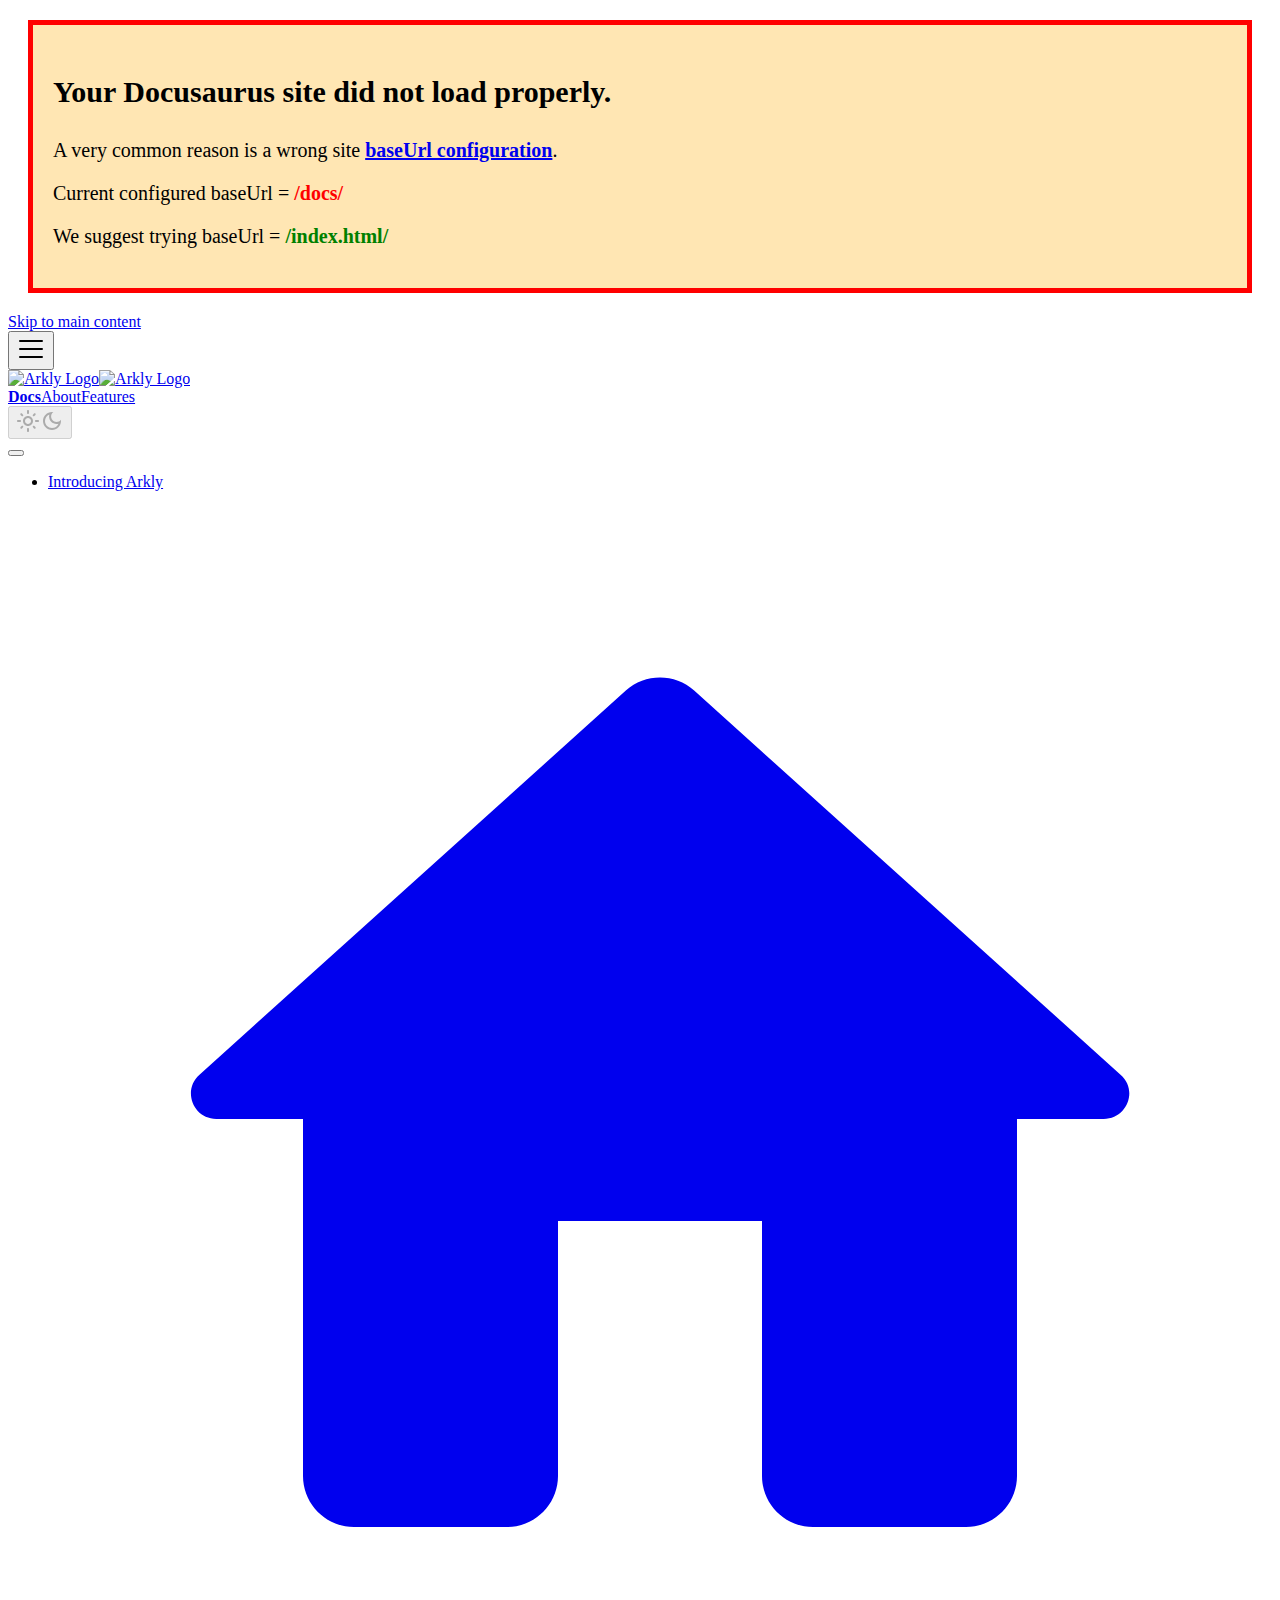
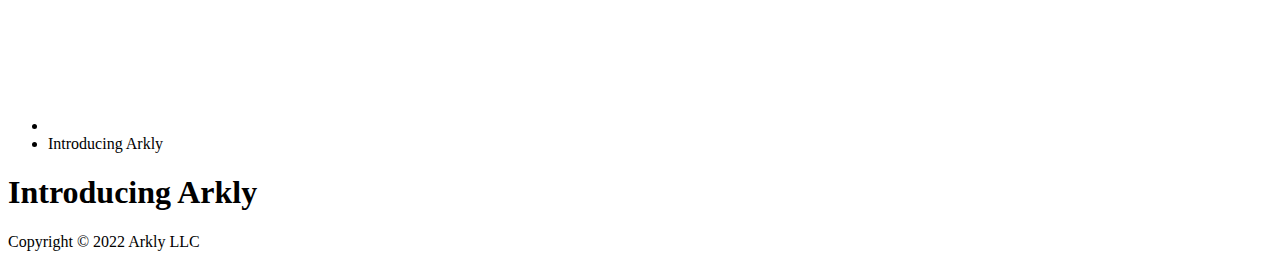
==== index.html @ 88ed9eaf "deploy: b0231fbf91cf4ed4067ef730fb85d8d1e8199155" ====
<!doctype html>
<html lang="en" dir="ltr" class="docs-wrapper docs-doc-page docs-version-current plugin-docs plugin-id-default docs-doc-id-intro">
<head>
<meta charset="UTF-8">
<meta name="viewport" content="width=device-width,initial-scale=1">
<meta name="generator" content="Docusaurus v2.0.0-rc.1">
<title data-rh="true">Introducing Arkly | Arkly</title><meta data-rh="true" name="twitter:card" content="summary_large_image"><meta data-rh="true" property="og:url" content="https://github.com/arkly-io/docs/"><meta data-rh="true" name="docusaurus_locale" content="en"><meta data-rh="true" name="docsearch:language" content="en"><meta data-rh="true" name="docusaurus_version" content="current"><meta data-rh="true" name="docusaurus_tag" content="docs-default-current"><meta data-rh="true" name="docsearch:version" content="current"><meta data-rh="true" name="docsearch:docusaurus_tag" content="docs-default-current"><meta data-rh="true" property="og:title" content="Introducing Arkly | Arkly"><link data-rh="true" rel="icon" href="/docs/img/favicon.ico"><link data-rh="true" rel="canonical" href="https://github.com/arkly-io/docs/"><link data-rh="true" rel="alternate" href="https://github.com/arkly-io/docs/" hreflang="en"><link data-rh="true" rel="alternate" href="https://github.com/arkly-io/docs/" hreflang="x-default"><script data-rh="true">function maybeInsertBanner(){window.__DOCUSAURUS_INSERT_BASEURL_BANNER&&insertBanner()}function insertBanner(){var n=document.getElementById("docusaurus-base-url-issue-banner-container");if(n){n.innerHTML='\n<div id="docusaurus-base-url-issue-banner" style="border: thick solid red; background-color: rgb(255, 230, 179); margin: 20px; padding: 20px; font-size: 20px;">\n   <p style="font-weight: bold; font-size: 30px;">Your Docusaurus site did not load properly.</p>\n   <p>A very common reason is a wrong site <a href="https://docusaurus.io/docs/docusaurus.config.js/#baseurl" style="font-weight: bold;">baseUrl configuration</a>.</p>\n   <p>Current configured baseUrl = <span style="font-weight: bold; color: red;">/docs/</span> </p>\n   <p>We suggest trying baseUrl = <span id="docusaurus-base-url-issue-banner-suggestion-container" style="font-weight: bold; color: green;"></span></p>\n</div>\n';var e=document.getElementById("docusaurus-base-url-issue-banner-suggestion-container"),s=window.location.pathname,r="/"===s.substr(-1)?s:s+"/";e.innerHTML=r}}window.__DOCUSAURUS_INSERT_BASEURL_BANNER=!0,document.addEventListener("DOMContentLoaded",maybeInsertBanner)</script><link rel="stylesheet" href="/docs/assets/css/styles.c98b503e.css">
<link rel="preload" href="/docs/assets/js/runtime~main.4db32218.js" as="script">
<link rel="preload" href="/docs/assets/js/main.01ee0ccb.js" as="script">
</head>
<body class="navigation-with-keyboard" data-theme="light">
<script>!function(){function t(t){document.documentElement.setAttribute("data-theme",t)}var e=function(){var t=null;try{t=localStorage.getItem("theme")}catch(t){}return t}();t(null!==e?e:"light")}()</script><div id="__docusaurus">
<div id="docusaurus-base-url-issue-banner-container"></div><div role="region"><a href="#" class="skipToContent_fXgn">Skip to main content</a></div><nav class="navbar navbar--fixed-top"><div class="navbar__inner"><div class="navbar__items"><button aria-label="Navigation bar toggle" class="navbar__toggle clean-btn" type="button" tabindex="0"><svg width="30" height="30" viewBox="0 0 30 30" aria-hidden="true"><path stroke="currentColor" stroke-linecap="round" stroke-miterlimit="10" stroke-width="2" d="M4 7h22M4 15h22M4 23h22"></path></svg></button><a class="navbar__brand" href="/docs/"><div class="navbar__logo"><img src="/docs/img/arkly-logo-black.png" alt="Arkly Logo" class="themedImage_ToTc themedImage--light_HNdA"><img src="/docs/img/arkly-logo-black.png" alt="Arkly Logo" class="themedImage_ToTc themedImage--dark_i4oU"></div><b class="navbar__title text--truncate">Docs</b></a><a href="https://www.arkly.io/about/" target="_blank" rel="noopener noreferrer" class="navbar__item navbar__link">About</a><a href="https://www.arkly.io/tag/features/" target="_blank" rel="noopener noreferrer" class="navbar__item navbar__link">Features</a></div><div class="navbar__items navbar__items--right"><div class="toggle_vylO colorModeToggle_DEke"><button class="clean-btn toggleButton_gllP toggleButtonDisabled_aARS" type="button" disabled="" title="Switch between dark and light mode (currently light mode)" aria-label="Switch between dark and light mode (currently light mode)"><svg viewBox="0 0 24 24" width="24" height="24" class="lightToggleIcon_pyhR"><path fill="currentColor" d="M12,9c1.65,0,3,1.35,3,3s-1.35,3-3,3s-3-1.35-3-3S10.35,9,12,9 M12,7c-2.76,0-5,2.24-5,5s2.24,5,5,5s5-2.24,5-5 S14.76,7,12,7L12,7z M2,13l2,0c0.55,0,1-0.45,1-1s-0.45-1-1-1l-2,0c-0.55,0-1,0.45-1,1S1.45,13,2,13z M20,13l2,0c0.55,0,1-0.45,1-1 s-0.45-1-1-1l-2,0c-0.55,0-1,0.45-1,1S19.45,13,20,13z M11,2v2c0,0.55,0.45,1,1,1s1-0.45,1-1V2c0-0.55-0.45-1-1-1S11,1.45,11,2z M11,20v2c0,0.55,0.45,1,1,1s1-0.45,1-1v-2c0-0.55-0.45-1-1-1C11.45,19,11,19.45,11,20z M5.99,4.58c-0.39-0.39-1.03-0.39-1.41,0 c-0.39,0.39-0.39,1.03,0,1.41l1.06,1.06c0.39,0.39,1.03,0.39,1.41,0s0.39-1.03,0-1.41L5.99,4.58z M18.36,16.95 c-0.39-0.39-1.03-0.39-1.41,0c-0.39,0.39-0.39,1.03,0,1.41l1.06,1.06c0.39,0.39,1.03,0.39,1.41,0c0.39-0.39,0.39-1.03,0-1.41 L18.36,16.95z M19.42,5.99c0.39-0.39,0.39-1.03,0-1.41c-0.39-0.39-1.03-0.39-1.41,0l-1.06,1.06c-0.39,0.39-0.39,1.03,0,1.41 s1.03,0.39,1.41,0L19.42,5.99z M7.05,18.36c0.39-0.39,0.39-1.03,0-1.41c-0.39-0.39-1.03-0.39-1.41,0l-1.06,1.06 c-0.39,0.39-0.39,1.03,0,1.41s1.03,0.39,1.41,0L7.05,18.36z"></path></svg><svg viewBox="0 0 24 24" width="24" height="24" class="darkToggleIcon_wfgR"><path fill="currentColor" d="M9.37,5.51C9.19,6.15,9.1,6.82,9.1,7.5c0,4.08,3.32,7.4,7.4,7.4c0.68,0,1.35-0.09,1.99-0.27C17.45,17.19,14.93,19,12,19 c-3.86,0-7-3.14-7-7C5,9.07,6.81,6.55,9.37,5.51z M12,3c-4.97,0-9,4.03-9,9s4.03,9,9,9s9-4.03,9-9c0-0.46-0.04-0.92-0.1-1.36 c-0.98,1.37-2.58,2.26-4.4,2.26c-2.98,0-5.4-2.42-5.4-5.4c0-1.81,0.89-3.42,2.26-4.4C12.92,3.04,12.46,3,12,3L12,3z"></path></svg></button></div><div class="searchBox_ZlJk"><div class="dsla-search-wrapper"><div class="dsla-search-field" data-tags="default,docs-default-current"></div></div></div></div></div><div role="presentation" class="navbar-sidebar__backdrop"></div></nav><div class="main-wrapper mainWrapper_z2l0 docsWrapper_BCFX"><button aria-label="Scroll back to top" class="clean-btn theme-back-to-top-button backToTopButton_sjWU" type="button"></button><div class="docPage__5DB"><aside class="theme-doc-sidebar-container docSidebarContainer_b6E3"><div class="sidebar_njMd"><nav class="menu thin-scrollbar menu_SIkG"><ul class="theme-doc-sidebar-menu menu__list"><li class="theme-doc-sidebar-item-link theme-doc-sidebar-item-link-level-1 menu__list-item"><a class="menu__link menu__link--active" aria-current="page" href="/docs/">Introducing Arkly</a></li></ul></nav></div></aside><main class="docMainContainer_gTbr"><div class="container padding-top--md padding-bottom--lg"><div class="row"><div class="col docItemCol_VOVn"><div class="docItemContainer_Djhp"><article><nav class="theme-doc-breadcrumbs breadcrumbsContainer_Z_bl" aria-label="Breadcrumbs"><ul class="breadcrumbs" itemscope="" itemtype="https://schema.org/BreadcrumbList"><li class="breadcrumbs__item"><a aria-label="Home page" class="breadcrumbs__link" href="/docs/"><svg viewBox="0 0 24 24" class="breadcrumbHomeIcon_OVgt"><path d="M10 19v-5h4v5c0 .55.45 1 1 1h3c.55 0 1-.45 1-1v-7h1.7c.46 0 .68-.57.33-.87L12.67 3.6c-.38-.34-.96-.34-1.34 0l-8.36 7.53c-.34.3-.13.87.33.87H5v7c0 .55.45 1 1 1h3c.55 0 1-.45 1-1z" fill="currentColor"></path></svg></a></li><li itemscope="" itemprop="itemListElement" itemtype="https://schema.org/ListItem" class="breadcrumbs__item breadcrumbs__item--active"><span class="breadcrumbs__link" itemprop="name">Introducing Arkly</span><meta itemprop="position" content="1"></li></ul></nav><div class="theme-doc-markdown markdown"><h1>Introducing Arkly</h1></div></article><nav class="pagination-nav docusaurus-mt-lg" aria-label="Docs pages navigation"></nav></div></div></div></div></main></div></div><footer class="footer footer--dark"><div class="container container-fluid"><div class="footer__bottom text--center"><div class="footer__copyright">Copyright © 2022 Arkly LLC</div></div></div></footer></div>
<script src="/docs/assets/js/runtime~main.4db32218.js"></script>
<script src="/docs/assets/js/main.01ee0ccb.js"></script>
</body>
</html>
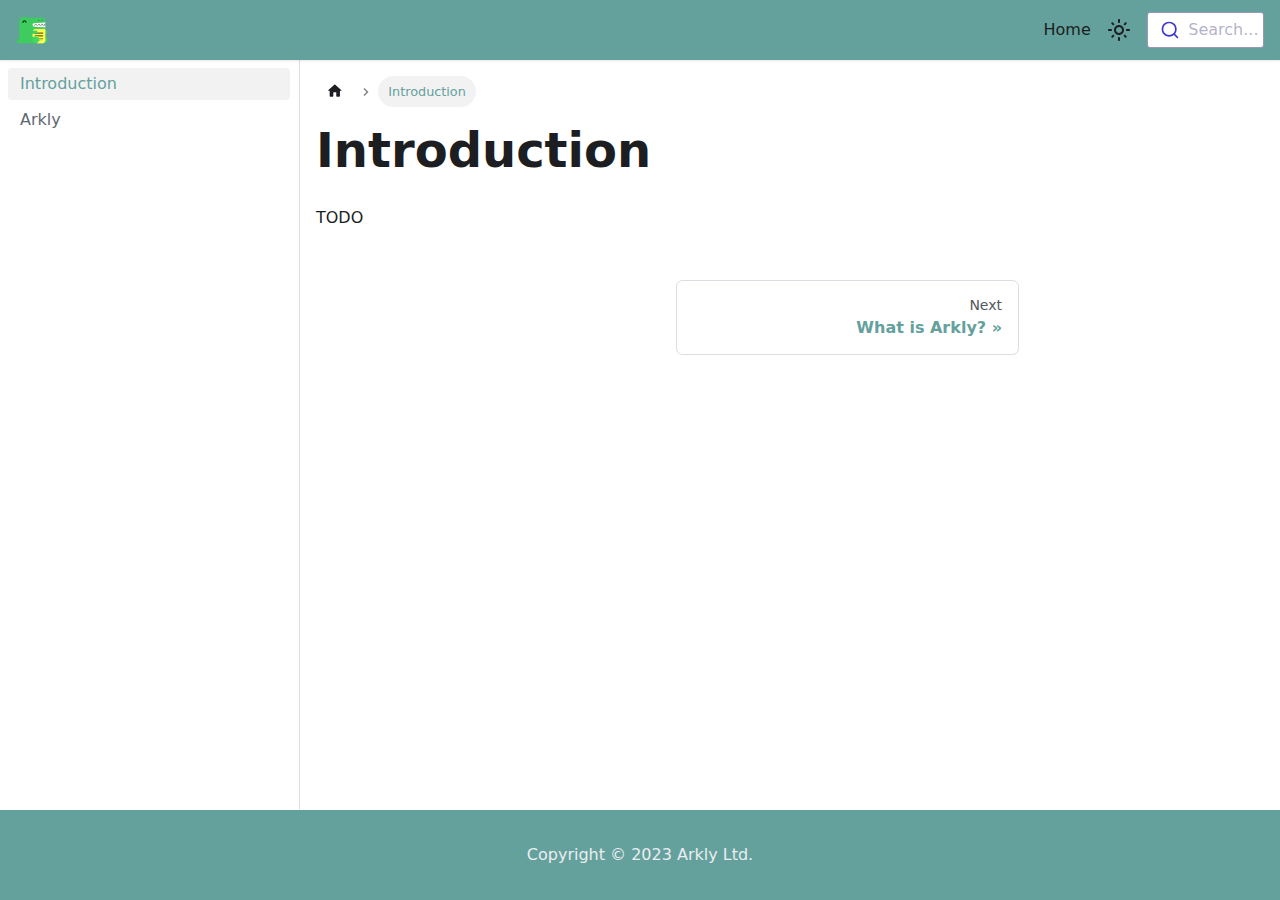
==== commit 26a501ab: "deploy: a07ee4ff5b1cc3d1bdcc704cb913e70bdfb4098f" ====
--- a/index.html
+++ b/index.html
@@ -1,17 +1,16 @@
 <!doctype html>
-<html lang="en" dir="ltr" class="docs-wrapper docs-doc-page docs-version-current plugin-docs plugin-id-default docs-doc-id-intro">
+<html lang="en" dir="ltr" class="docs-wrapper docs-doc-page docs-version-current plugin-docs plugin-id-default docs-doc-id-Introduction">
 <head>
 <meta charset="UTF-8">
-<meta name="viewport" content="width=device-width,initial-scale=1">
-<meta name="generator" content="Docusaurus v2.0.0-rc.1">
-<title data-rh="true">Introducing Arkly | Arkly</title><meta data-rh="true" name="twitter:card" content="summary_large_image"><meta data-rh="true" property="og:url" content="https://github.com/arkly-io/docs/"><meta data-rh="true" name="docusaurus_locale" content="en"><meta data-rh="true" name="docsearch:language" content="en"><meta data-rh="true" name="docusaurus_version" content="current"><meta data-rh="true" name="docusaurus_tag" content="docs-default-current"><meta data-rh="true" name="docsearch:version" content="current"><meta data-rh="true" name="docsearch:docusaurus_tag" content="docs-default-current"><meta data-rh="true" property="og:title" content="Introducing Arkly | Arkly"><link data-rh="true" rel="icon" href="/docs/img/favicon.ico"><link data-rh="true" rel="canonical" href="https://github.com/arkly-io/docs/"><link data-rh="true" rel="alternate" href="https://github.com/arkly-io/docs/" hreflang="en"><link data-rh="true" rel="alternate" href="https://github.com/arkly-io/docs/" hreflang="x-default"><script data-rh="true">function maybeInsertBanner(){window.__DOCUSAURUS_INSERT_BASEURL_BANNER&&insertBanner()}function insertBanner(){var n=document.getElementById("docusaurus-base-url-issue-banner-container");if(n){n.innerHTML='\n<div id="docusaurus-base-url-issue-banner" style="border: thick solid red; background-color: rgb(255, 230, 179); margin: 20px; padding: 20px; font-size: 20px;">\n   <p style="font-weight: bold; font-size: 30px;">Your Docusaurus site did not load properly.</p>\n   <p>A very common reason is a wrong site <a href="https://docusaurus.io/docs/docusaurus.config.js/#baseurl" style="font-weight: bold;">baseUrl configuration</a>.</p>\n   <p>Current configured baseUrl = <span style="font-weight: bold; color: red;">/docs/</span> </p>\n   <p>We suggest trying baseUrl = <span id="docusaurus-base-url-issue-banner-suggestion-container" style="font-weight: bold; color: green;"></span></p>\n</div>\n';var e=document.getElementById("docusaurus-base-url-issue-banner-suggestion-container"),s=window.location.pathname,r="/"===s.substr(-1)?s:s+"/";e.innerHTML=r}}window.__DOCUSAURUS_INSERT_BASEURL_BANNER=!0,document.addEventListener("DOMContentLoaded",maybeInsertBanner)</script><link rel="stylesheet" href="/docs/assets/css/styles.c98b503e.css">
-<link rel="preload" href="/docs/assets/js/runtime~main.4db32218.js" as="script">
-<link rel="preload" href="/docs/assets/js/main.01ee0ccb.js" as="script">
+<meta name="generator" content="Docusaurus v2.4.1">
+<title data-rh="true">Introduction | Arkly</title><meta data-rh="true" name="viewport" content="width=device-width,initial-scale=1"><meta data-rh="true" name="twitter:card" content="summary_large_image"><meta data-rh="true" property="og:url" content="https://arkly.github.io/"><meta data-rh="true" name="docusaurus_locale" content="en"><meta data-rh="true" name="docsearch:language" content="en"><meta data-rh="true" name="docusaurus_version" content="current"><meta data-rh="true" name="docusaurus_tag" content="docs-default-current"><meta data-rh="true" name="docsearch:version" content="current"><meta data-rh="true" name="docsearch:docusaurus_tag" content="docs-default-current"><meta data-rh="true" property="og:title" content="Introduction | Arkly"><meta data-rh="true" name="description" content="TODO"><meta data-rh="true" property="og:description" content="TODO"><link data-rh="true" rel="icon" href="/img/favicon.ico"><link data-rh="true" rel="canonical" href="https://arkly.github.io/"><link data-rh="true" rel="alternate" href="https://arkly.github.io/" hreflang="en"><link data-rh="true" rel="alternate" href="https://arkly.github.io/" hreflang="x-default"><script data-rh="true">function maybeInsertBanner(){window.__DOCUSAURUS_INSERT_BASEURL_BANNER&&insertBanner()}function insertBanner(){var n=document.getElementById("__docusaurus-base-url-issue-banner-container");if(n){n.innerHTML='\n<div id="__docusaurus-base-url-issue-banner" style="border: thick solid red; background-color: rgb(255, 230, 179); margin: 20px; padding: 20px; font-size: 20px;">\n   <p style="font-weight: bold; font-size: 30px;">Your Docusaurus site did not load properly.</p>\n   <p>A very common reason is a wrong site <a href="https://docusaurus.io/docs/docusaurus.config.js/#baseUrl" style="font-weight: bold;">baseUrl configuration</a>.</p>\n   <p>Current configured baseUrl = <span style="font-weight: bold; color: red;">/</span>  (default value)</p>\n   <p>We suggest trying baseUrl = <span id="__docusaurus-base-url-issue-banner-suggestion-container" style="font-weight: bold; color: green;"></span></p>\n</div>\n';var e=document.getElementById("__docusaurus-base-url-issue-banner-suggestion-container"),s=window.location.pathname,r="/"===s.substr(-1)?s:s+"/";e.innerHTML=r}}window.__DOCUSAURUS_INSERT_BASEURL_BANNER=!0,document.addEventListener("DOMContentLoaded",maybeInsertBanner)</script><link rel="stylesheet" href="/assets/css/styles.75b75272.css">
+<link rel="preload" href="/assets/js/runtime~main.d88b31d5.js" as="script">
+<link rel="preload" href="/assets/js/main.eb1341eb.js" as="script">
 </head>
 <body class="navigation-with-keyboard" data-theme="light">
-<script>!function(){function t(t){document.documentElement.setAttribute("data-theme",t)}var e=function(){var t=null;try{t=localStorage.getItem("theme")}catch(t){}return t}();t(null!==e?e:"light")}()</script><div id="__docusaurus">
-<div id="docusaurus-base-url-issue-banner-container"></div><div role="region"><a href="#" class="skipToContent_fXgn">Skip to main content</a></div><nav class="navbar navbar--fixed-top"><div class="navbar__inner"><div class="navbar__items"><button aria-label="Navigation bar toggle" class="navbar__toggle clean-btn" type="button" tabindex="0"><svg width="30" height="30" viewBox="0 0 30 30" aria-hidden="true"><path stroke="currentColor" stroke-linecap="round" stroke-miterlimit="10" stroke-width="2" d="M4 7h22M4 15h22M4 23h22"></path></svg></button><a class="navbar__brand" href="/docs/"><div class="navbar__logo"><img src="/docs/img/arkly-logo-black.png" alt="Arkly Logo" class="themedImage_ToTc themedImage--light_HNdA"><img src="/docs/img/arkly-logo-black.png" alt="Arkly Logo" class="themedImage_ToTc themedImage--dark_i4oU"></div><b class="navbar__title text--truncate">Docs</b></a><a href="https://www.arkly.io/about/" target="_blank" rel="noopener noreferrer" class="navbar__item navbar__link">About</a><a href="https://www.arkly.io/tag/features/" target="_blank" rel="noopener noreferrer" class="navbar__item navbar__link">Features</a></div><div class="navbar__items navbar__items--right"><div class="toggle_vylO colorModeToggle_DEke"><button class="clean-btn toggleButton_gllP toggleButtonDisabled_aARS" type="button" disabled="" title="Switch between dark and light mode (currently light mode)" aria-label="Switch between dark and light mode (currently light mode)"><svg viewBox="0 0 24 24" width="24" height="24" class="lightToggleIcon_pyhR"><path fill="currentColor" d="M12,9c1.65,0,3,1.35,3,3s-1.35,3-3,3s-3-1.35-3-3S10.35,9,12,9 M12,7c-2.76,0-5,2.24-5,5s2.24,5,5,5s5-2.24,5-5 S14.76,7,12,7L12,7z M2,13l2,0c0.55,0,1-0.45,1-1s-0.45-1-1-1l-2,0c-0.55,0-1,0.45-1,1S1.45,13,2,13z M20,13l2,0c0.55,0,1-0.45,1-1 s-0.45-1-1-1l-2,0c-0.55,0-1,0.45-1,1S19.45,13,20,13z M11,2v2c0,0.55,0.45,1,1,1s1-0.45,1-1V2c0-0.55-0.45-1-1-1S11,1.45,11,2z M11,20v2c0,0.55,0.45,1,1,1s1-0.45,1-1v-2c0-0.55-0.45-1-1-1C11.45,19,11,19.45,11,20z M5.99,4.58c-0.39-0.39-1.03-0.39-1.41,0 c-0.39,0.39-0.39,1.03,0,1.41l1.06,1.06c0.39,0.39,1.03,0.39,1.41,0s0.39-1.03,0-1.41L5.99,4.58z M18.36,16.95 c-0.39-0.39-1.03-0.39-1.41,0c-0.39,0.39-0.39,1.03,0,1.41l1.06,1.06c0.39,0.39,1.03,0.39,1.41,0c0.39-0.39,0.39-1.03,0-1.41 L18.36,16.95z M19.42,5.99c0.39-0.39,0.39-1.03,0-1.41c-0.39-0.39-1.03-0.39-1.41,0l-1.06,1.06c-0.39,0.39-0.39,1.03,0,1.41 s1.03,0.39,1.41,0L19.42,5.99z M7.05,18.36c0.39-0.39,0.39-1.03,0-1.41c-0.39-0.39-1.03-0.39-1.41,0l-1.06,1.06 c-0.39,0.39-0.39,1.03,0,1.41s1.03,0.39,1.41,0L7.05,18.36z"></path></svg><svg viewBox="0 0 24 24" width="24" height="24" class="darkToggleIcon_wfgR"><path fill="currentColor" d="M9.37,5.51C9.19,6.15,9.1,6.82,9.1,7.5c0,4.08,3.32,7.4,7.4,7.4c0.68,0,1.35-0.09,1.99-0.27C17.45,17.19,14.93,19,12,19 c-3.86,0-7-3.14-7-7C5,9.07,6.81,6.55,9.37,5.51z M12,3c-4.97,0-9,4.03-9,9s4.03,9,9,9s9-4.03,9-9c0-0.46-0.04-0.92-0.1-1.36 c-0.98,1.37-2.58,2.26-4.4,2.26c-2.98,0-5.4-2.42-5.4-5.4c0-1.81,0.89-3.42,2.26-4.4C12.92,3.04,12.46,3,12,3L12,3z"></path></svg></button></div><div class="searchBox_ZlJk"><div class="dsla-search-wrapper"><div class="dsla-search-field" data-tags="default,docs-default-current"></div></div></div></div></div><div role="presentation" class="navbar-sidebar__backdrop"></div></nav><div class="main-wrapper mainWrapper_z2l0 docsWrapper_BCFX"><button aria-label="Scroll back to top" class="clean-btn theme-back-to-top-button backToTopButton_sjWU" type="button"></button><div class="docPage__5DB"><aside class="theme-doc-sidebar-container docSidebarContainer_b6E3"><div class="sidebar_njMd"><nav class="menu thin-scrollbar menu_SIkG"><ul class="theme-doc-sidebar-menu menu__list"><li class="theme-doc-sidebar-item-link theme-doc-sidebar-item-link-level-1 menu__list-item"><a class="menu__link menu__link--active" aria-current="page" href="/docs/">Introducing Arkly</a></li></ul></nav></div></aside><main class="docMainContainer_gTbr"><div class="container padding-top--md padding-bottom--lg"><div class="row"><div class="col docItemCol_VOVn"><div class="docItemContainer_Djhp"><article><nav class="theme-doc-breadcrumbs breadcrumbsContainer_Z_bl" aria-label="Breadcrumbs"><ul class="breadcrumbs" itemscope="" itemtype="https://schema.org/BreadcrumbList"><li class="breadcrumbs__item"><a aria-label="Home page" class="breadcrumbs__link" href="/docs/"><svg viewBox="0 0 24 24" class="breadcrumbHomeIcon_OVgt"><path d="M10 19v-5h4v5c0 .55.45 1 1 1h3c.55 0 1-.45 1-1v-7h1.7c.46 0 .68-.57.33-.87L12.67 3.6c-.38-.34-.96-.34-1.34 0l-8.36 7.53c-.34.3-.13.87.33.87H5v7c0 .55.45 1 1 1h3c.55 0 1-.45 1-1z" fill="currentColor"></path></svg></a></li><li itemscope="" itemprop="itemListElement" itemtype="https://schema.org/ListItem" class="breadcrumbs__item breadcrumbs__item--active"><span class="breadcrumbs__link" itemprop="name">Introducing Arkly</span><meta itemprop="position" content="1"></li></ul></nav><div class="theme-doc-markdown markdown"><h1>Introducing Arkly</h1></div></article><nav class="pagination-nav docusaurus-mt-lg" aria-label="Docs pages navigation"></nav></div></div></div></div></main></div></div><footer class="footer footer--dark"><div class="container container-fluid"><div class="footer__bottom text--center"><div class="footer__copyright">Copyright © 2022 Arkly LLC</div></div></div></footer></div>
-<script src="/docs/assets/js/runtime~main.4db32218.js"></script>
-<script src="/docs/assets/js/main.01ee0ccb.js"></script>
+<script>!function(){function t(t){document.documentElement.setAttribute("data-theme",t)}var e=function(){var t=null;try{t=new URLSearchParams(window.location.search).get("docusaurus-theme")}catch(t){}return t}()||function(){var t=null;try{t=localStorage.getItem("theme")}catch(t){}return t}();t(null!==e?e:"light")}()</script><div id="__docusaurus">
+<div id="__docusaurus-base-url-issue-banner-container"></div><div role="region" aria-label="Skip to main content"><a class="skipToContent_fXgn" href="#__docusaurus_skipToContent_fallback">Skip to main content</a></div><nav aria-label="Main" class="navbar navbar--fixed-top"><div class="navbar__inner"><div class="navbar__items"><button aria-label="Toggle navigation bar" aria-expanded="false" class="navbar__toggle clean-btn" type="button"><svg width="30" height="30" viewBox="0 0 30 30" aria-hidden="true"><path stroke="currentColor" stroke-linecap="round" stroke-miterlimit="10" stroke-width="2" d="M4 7h22M4 15h22M4 23h22"></path></svg></button><a class="navbar__brand" href="/"><div class="navbar__logo"><img src="/img/docusaurus.png" alt="Arkly Logo" class="themedImage_ToTc themedImage--light_HNdA"><img src="/img/docusaurus.png" alt="Arkly Logo" class="themedImage_ToTc themedImage--dark_i4oU"></div></a></div><div class="navbar__items navbar__items--right"><a href="https://arkly.io" target="_blank" rel="noopener noreferrer" class="navbar__item navbar__link">Home</a><div class="toggle_vylO colorModeToggle_DEke"><button class="clean-btn toggleButton_gllP toggleButtonDisabled_aARS" type="button" disabled="" title="Switch between dark and light mode (currently light mode)" aria-label="Switch between dark and light mode (currently light mode)" aria-live="polite"><svg viewBox="0 0 24 24" width="24" height="24" class="lightToggleIcon_pyhR"><path fill="currentColor" d="M12,9c1.65,0,3,1.35,3,3s-1.35,3-3,3s-3-1.35-3-3S10.35,9,12,9 M12,7c-2.76,0-5,2.24-5,5s2.24,5,5,5s5-2.24,5-5 S14.76,7,12,7L12,7z M2,13l2,0c0.55,0,1-0.45,1-1s-0.45-1-1-1l-2,0c-0.55,0-1,0.45-1,1S1.45,13,2,13z M20,13l2,0c0.55,0,1-0.45,1-1 s-0.45-1-1-1l-2,0c-0.55,0-1,0.45-1,1S19.45,13,20,13z M11,2v2c0,0.55,0.45,1,1,1s1-0.45,1-1V2c0-0.55-0.45-1-1-1S11,1.45,11,2z M11,20v2c0,0.55,0.45,1,1,1s1-0.45,1-1v-2c0-0.55-0.45-1-1-1C11.45,19,11,19.45,11,20z M5.99,4.58c-0.39-0.39-1.03-0.39-1.41,0 c-0.39,0.39-0.39,1.03,0,1.41l1.06,1.06c0.39,0.39,1.03,0.39,1.41,0s0.39-1.03,0-1.41L5.99,4.58z M18.36,16.95 c-0.39-0.39-1.03-0.39-1.41,0c-0.39,0.39-0.39,1.03,0,1.41l1.06,1.06c0.39,0.39,1.03,0.39,1.41,0c0.39-0.39,0.39-1.03,0-1.41 L18.36,16.95z M19.42,5.99c0.39-0.39,0.39-1.03,0-1.41c-0.39-0.39-1.03-0.39-1.41,0l-1.06,1.06c-0.39,0.39-0.39,1.03,0,1.41 s1.03,0.39,1.41,0L19.42,5.99z M7.05,18.36c0.39-0.39,0.39-1.03,0-1.41c-0.39-0.39-1.03-0.39-1.41,0l-1.06,1.06 c-0.39,0.39-0.39,1.03,0,1.41s1.03,0.39,1.41,0L7.05,18.36z"></path></svg><svg viewBox="0 0 24 24" width="24" height="24" class="darkToggleIcon_wfgR"><path fill="currentColor" d="M9.37,5.51C9.19,6.15,9.1,6.82,9.1,7.5c0,4.08,3.32,7.4,7.4,7.4c0.68,0,1.35-0.09,1.99-0.27C17.45,17.19,14.93,19,12,19 c-3.86,0-7-3.14-7-7C5,9.07,6.81,6.55,9.37,5.51z M12,3c-4.97,0-9,4.03-9,9s4.03,9,9,9s9-4.03,9-9c0-0.46-0.04-0.92-0.1-1.36 c-0.98,1.37-2.58,2.26-4.4,2.26c-2.98,0-5.4-2.42-5.4-5.4c0-1.81,0.89-3.42,2.26-4.4C12.92,3.04,12.46,3,12,3L12,3z"></path></svg></button></div><div class="searchBox_ZlJk"><div class="dsla-search-wrapper"><div class="dsla-search-field" data-tags="default,docs-default-current"></div></div></div></div></div><div role="presentation" class="navbar-sidebar__backdrop"></div></nav><div id="__docusaurus_skipToContent_fallback" class="main-wrapper mainWrapper_z2l0 docsWrapper_BCFX"><button aria-label="Scroll back to top" class="clean-btn theme-back-to-top-button backToTopButton_sjWU" type="button"></button><div class="docPage__5DB"><aside class="theme-doc-sidebar-container docSidebarContainer_b6E3"><div class="sidebarViewport_Xe31"><div class="sidebar_njMd"><nav aria-label="Docs sidebar" class="menu thin-scrollbar menu_SIkG"><ul class="theme-doc-sidebar-menu menu__list"><li class="theme-doc-sidebar-item-link theme-doc-sidebar-item-link-level-1 menu__list-item"><a class="menu__link menu__link--active" aria-current="page" href="/">Introduction</a></li><li class="theme-doc-sidebar-item-link theme-doc-sidebar-item-link-level-1 menu__list-item"><a class="menu__link" href="/what-is-arkly">Arkly</a></li></ul></nav></div></div></aside><main class="docMainContainer_gTbr"><div class="container padding-top--md padding-bottom--lg"><div class="row"><div class="col docItemCol_VOVn"><div class="docItemContainer_Djhp"><article><nav class="theme-doc-breadcrumbs breadcrumbsContainer_Z_bl" aria-label="Breadcrumbs"><ul class="breadcrumbs" itemscope="" itemtype="https://schema.org/BreadcrumbList"><li class="breadcrumbs__item"><a aria-label="Home page" class="breadcrumbs__link" href="/"><svg viewBox="0 0 24 24" class="breadcrumbHomeIcon_YNFT"><path d="M10 19v-5h4v5c0 .55.45 1 1 1h3c.55 0 1-.45 1-1v-7h1.7c.46 0 .68-.57.33-.87L12.67 3.6c-.38-.34-.96-.34-1.34 0l-8.36 7.53c-.34.3-.13.87.33.87H5v7c0 .55.45 1 1 1h3c.55 0 1-.45 1-1z" fill="currentColor"></path></svg></a></li><li itemscope="" itemprop="itemListElement" itemtype="https://schema.org/ListItem" class="breadcrumbs__item breadcrumbs__item--active"><span class="breadcrumbs__link" itemprop="name">Introduction</span><meta itemprop="position" content="1"></li></ul></nav><div class="theme-doc-markdown markdown"><header><h1>Introduction</h1></header><p>TODO</p></div></article><nav class="pagination-nav docusaurus-mt-lg" aria-label="Docs pages"><a class="pagination-nav__link pagination-nav__link--next" href="/what-is-arkly"><div class="pagination-nav__sublabel">Next</div><div class="pagination-nav__label">What is Arkly?</div></a></nav></div></div></div></div></main></div></div><footer class="footer footer--dark"><div class="container container-fluid"><div class="footer__bottom text--center"><div class="footer__copyright">Copyright © 2023 Arkly Ltd.</div></div></div></footer></div>
+<script src="/assets/js/runtime~main.d88b31d5.js"></script>
+<script src="/assets/js/main.eb1341eb.js"></script>
 </body>
 </html>--- a/assets/css/styles.75b75272.css
+++ b/assets/css/styles.75b75272.css
@@ -0,0 +1 @@
+.col,.container{padding:0 var(--ifm-spacing-horizontal);width:100%}.markdown>h2,.markdown>h3,.markdown>h4,.markdown>h5,.markdown>h6{margin-bottom:calc(var(--ifm-heading-vertical-rhythm-bottom)*var(--ifm-leading))}.markdown li,body{word-wrap:break-word}body,ol ol,ol ul,ul ol,ul ul{margin:0}pre,table{overflow:auto}blockquote,pre{margin:0 0 var(--ifm-spacing-vertical)}.breadcrumbs__link,.button{transition-timing-function:var(--ifm-transition-timing-default)}.button,code{vertical-align:middle}.button--outline.button--active,.button--outline:active,.button--outline:hover,:root{--ifm-button-color:var(--ifm-font-color-base-inverse)}.menu__link:hover,a{transition:color var(--ifm-transition-fast) var(--ifm-transition-timing-default)}.navbar--dark,:root{--ifm-navbar-link-hover-color:var(--ifm-color-primary)}.menu,.navbar-sidebar{overflow-x:hidden}:root,html[data-theme=dark]{--ifm-color-emphasis-500:var(--ifm-color-gray-500)}.toggleButton_gllP,html{-webkit-tap-highlight-color:transparent}:root,body.dark,body[data-theme=dark]{--aa-icon-color-rgb:119,119,163;--aa-scrollbar-thumb-background-color-rgb:var(--aa-background-color-rgb)}.aa-List,.clean-list,.containsTaskList_mC6p,.details_lb9f>summary,.dropdown__menu,.menu__list{list-style:none}:root{--ifm-color-scheme:light;--ifm-dark-value:10%;--ifm-darker-value:15%;--ifm-darkest-value:30%;--ifm-light-value:15%;--ifm-lighter-value:30%;--ifm-lightest-value:50%;--ifm-contrast-background-value:90%;--ifm-contrast-foreground-value:70%;--ifm-contrast-background-dark-value:70%;--ifm-contrast-foreground-dark-value:90%;--ifm-color-primary:#3578e5;--ifm-color-secondary:#ebedf0;--ifm-color-success:#00a400;--ifm-color-info:#54c7ec;--ifm-color-warning:#ffba00;--ifm-color-danger:#fa383e;--ifm-color-primary-dark:#306cce;--ifm-color-primary-darker:#2d66c3;--ifm-color-primary-darkest:#2554a0;--ifm-color-primary-light:#538ce9;--ifm-color-primary-lighter:#72a1ed;--ifm-color-primary-lightest:#9abcf2;--ifm-color-primary-contrast-background:#ebf2fc;--ifm-color-primary-contrast-foreground:#102445;--ifm-color-secondary-dark:#d4d5d8;--ifm-color-secondary-darker:#c8c9cc;--ifm-color-secondary-darkest:#a4a6a8;--ifm-color-secondary-light:#eef0f2;--ifm-color-secondary-lighter:#f1f2f5;--ifm-color-secondary-lightest:#f5f6f8;--ifm-color-secondary-contrast-background:#fdfdfe;--ifm-color-secondary-contrast-foreground:#474748;--ifm-color-success-dark:#009400;--ifm-color-success-darker:#008b00;--ifm-color-success-darkest:#007300;--ifm-color-success-light:#26b226;--ifm-color-success-lighter:#4dbf4d;--ifm-color-success-lightest:#80d280;--ifm-color-success-contrast-background:#e6f6e6;--ifm-color-success-contrast-foreground:#003100;--ifm-color-info-dark:#4cb3d4;--ifm-color-info-darker:#47a9c9;--ifm-color-info-darkest:#3b8ba5;--ifm-color-info-light:#6ecfef;--ifm-color-info-lighter:#87d8f2;--ifm-color-info-lightest:#aae3f6;--ifm-color-info-contrast-background:#eef9fd;--ifm-color-info-contrast-foreground:#193c47;--ifm-color-warning-dark:#e6a700;--ifm-color-warning-darker:#d99e00;--ifm-color-warning-darkest:#b38200;--ifm-color-warning-light:#ffc426;--ifm-color-warning-lighter:#ffcf4d;--ifm-color-warning-lightest:#ffdd80;--ifm-color-warning-contrast-background:#fff8e6;--ifm-color-warning-contrast-foreground:#4d3800;--ifm-color-danger-dark:#e13238;--ifm-color-danger-darker:#d53035;--ifm-color-danger-darkest:#af272b;--ifm-color-danger-light:#fb565b;--ifm-color-danger-lighter:#fb7478;--ifm-color-danger-lightest:#fd9c9f;--ifm-color-danger-contrast-background:#ffebec;--ifm-color-danger-contrast-foreground:#4b1113;--ifm-color-white:#fff;--ifm-color-black:#000;--ifm-color-gray-0:var(--ifm-color-white);--ifm-color-gray-100:#f5f6f7;--ifm-color-gray-200:#ebedf0;--ifm-color-gray-300:#dadde1;--ifm-color-gray-400:#ccd0d5;--ifm-color-gray-500:#bec3c9;--ifm-color-gray-600:#8d949e;--ifm-color-gray-700:#606770;--ifm-color-gray-800:#444950;--ifm-color-gray-900:#1c1e21;--ifm-color-gray-1000:var(--ifm-color-black);--ifm-color-emphasis-0:var(--ifm-color-gray-0);--ifm-color-emphasis-100:var(--ifm-color-gray-100);--ifm-color-emphasis-200:var(--ifm-color-gray-200);--ifm-color-emphasis-300:var(--ifm-color-gray-300);--ifm-color-emphasis-400:var(--ifm-color-gray-400);--ifm-color-emphasis-600:var(--ifm-color-gray-600);--ifm-color-emphasis-700:var(--ifm-color-gray-700);--ifm-color-emphasis-800:var(--ifm-color-gray-800);--ifm-color-emphasis-900:var(--ifm-color-gray-900);--ifm-color-emphasis-1000:var(--ifm-color-gray-1000);--ifm-color-content:var(--ifm-color-emphasis-900);--ifm-color-content-inverse:var(--ifm-color-emphasis-0);--ifm-color-content-secondary:#525860;--ifm-background-color:#0000;--ifm-background-surface-color:var(--ifm-color-content-inverse);--ifm-global-border-width:1px;--ifm-global-radius:0.4rem;--ifm-hover-overlay:#0000000d;--ifm-font-color-base:var(--ifm-color-content);--ifm-font-color-base-inverse:var(--ifm-color-content-inverse);--ifm-font-color-secondary:var(--ifm-color-content-secondary);--ifm-font-family-base:system-ui,-apple-system,Segoe UI,Roboto,Ubuntu,Cantarell,Noto Sans,sans-serif,BlinkMacSystemFont,"Segoe UI",Helvetica,Arial,sans-serif,"Apple Color Emoji","Segoe UI Emoji","Segoe UI Symbol";--ifm-font-family-monospace:SFMono-Regular,Menlo,Monaco,Consolas,"Liberation Mono","Courier New",monospace;--ifm-font-size-base:100%;--ifm-font-weight-light:300;--ifm-font-weight-normal:400;--ifm-font-weight-semibold:500;--ifm-font-weight-bold:700;--ifm-font-weight-base:var(--ifm-font-weight-normal);--ifm-line-height-base:1.65;--ifm-global-spacing:1rem;--ifm-spacing-vertical:var(--ifm-global-spacing);--ifm-spacing-horizontal:var(--ifm-global-spacing);--ifm-transition-fast:200ms;--ifm-transition-slow:400ms;--ifm-transition-timing-default:cubic-bezier(0.08,0.52,0.52,1);--ifm-global-shadow-lw:0 1px 2px 0 #0000001a;--ifm-global-shadow-md:0 5px 40px #0003;--ifm-global-shadow-tl:0 12px 28px 0 #0003,0 2px 4px 0 #0000001a;--ifm-z-index-dropdown:100;--ifm-z-index-fixed:200;--ifm-z-index-overlay:400;--ifm-container-width:1140px;--ifm-container-width-xl:1320px;--ifm-code-background:#f6f7f8;--ifm-code-border-radius:var(--ifm-global-radius);--ifm-code-font-size:90%;--ifm-code-padding-horizontal:0.1rem;--ifm-code-padding-vertical:0.1rem;--ifm-pre-background:var(--ifm-code-background);--ifm-pre-border-radius:var(--ifm-code-border-radius);--ifm-pre-color:inherit;--ifm-pre-line-height:1.45;--ifm-pre-padding:1rem;--ifm-heading-color:inherit;--ifm-heading-margin-top:0;--ifm-heading-margin-bottom:var(--ifm-spacing-vertical);--ifm-heading-font-family:var(--ifm-font-family-base);--ifm-heading-font-weight:var(--ifm-font-weight-bold);--ifm-heading-line-height:1.25;--ifm-h1-font-size:2rem;--ifm-h2-font-size:1.5rem;--ifm-h3-font-size:1.25rem;--ifm-h4-font-size:1rem;--ifm-h5-font-size:0.875rem;--ifm-h6-font-size:0.85rem;--ifm-image-alignment-padding:1.25rem;--ifm-leading-desktop:1.25;--ifm-leading:calc(var(--ifm-leading-desktop)*1rem);--ifm-list-left-padding:2rem;--ifm-list-margin:1rem;--ifm-list-item-margin:0.25rem;--ifm-list-paragraph-margin:1rem;--ifm-table-cell-padding:0.75rem;--ifm-table-background:#0000;--ifm-table-stripe-background:#00000008;--ifm-table-border-width:1px;--ifm-table-border-color:var(--ifm-color-emphasis-300);--ifm-table-head-background:inherit;--ifm-table-head-color:inherit;--ifm-table-head-font-weight:var(--ifm-font-weight-bold);--ifm-table-cell-color:inherit;--ifm-link-color:var(--ifm-color-primary);--ifm-link-decoration:none;--ifm-link-hover-color:var(--ifm-link-color);--ifm-link-hover-decoration:underline;--ifm-paragraph-margin-bottom:var(--ifm-leading);--ifm-blockquote-font-size:var(--ifm-font-size-base);--ifm-blockquote-border-left-width:2px;--ifm-blockquote-padding-horizontal:var(--ifm-spacing-horizontal);--ifm-blockquote-padding-vertical:0;--ifm-blockquote-shadow:none;--ifm-blockquote-color:var(--ifm-color-emphasis-800);--ifm-blockquote-border-color:var(--ifm-color-emphasis-300);--ifm-hr-background-color:var(--ifm-color-emphasis-500);--ifm-hr-height:1px;--ifm-hr-margin-vertical:1.5rem;--ifm-scrollbar-size:7px;--ifm-scrollbar-track-background-color:#f1f1f1;--ifm-scrollbar-thumb-background-color:silver;--ifm-scrollbar-thumb-hover-background-color:#a7a7a7;--ifm-alert-background-color:inherit;--ifm-alert-border-color:inherit;--ifm-alert-border-radius:var(--ifm-global-radius);--ifm-alert-border-width:0px;--ifm-alert-border-left-width:5px;--ifm-alert-color:var(--ifm-font-color-base);--ifm-alert-padding-horizontal:var(--ifm-spacing-horizontal);--ifm-alert-padding-vertical:var(--ifm-spacing-vertical);--ifm-alert-shadow:var(--ifm-global-shadow-lw);--ifm-avatar-intro-margin:1rem;--ifm-avatar-intro-alignment:inherit;--ifm-avatar-photo-size:3rem;--ifm-badge-background-color:inherit;--ifm-badge-border-color:inherit;--ifm-badge-border-radius:var(--ifm-global-radius);--ifm-badge-border-width:var(--ifm-global-border-width);--ifm-badge-color:var(--ifm-color-white);--ifm-badge-padding-horizontal:calc(var(--ifm-spacing-horizontal)*0.5);--ifm-badge-padding-vertical:calc(var(--ifm-spacing-vertical)*0.25);--ifm-breadcrumb-border-radius:1.5rem;--ifm-breadcrumb-spacing:0.5rem;--ifm-breadcrumb-color-active:var(--ifm-color-primary);--ifm-breadcrumb-item-background-active:var(--ifm-hover-overlay);--ifm-breadcrumb-padding-horizontal:0.8rem;--ifm-breadcrumb-padding-vertical:0.4rem;--ifm-breadcrumb-size-multiplier:1;--ifm-breadcrumb-separator:url('data:image/svg+xml;utf8,<svg xmlns="http://www.w3.org/2000/svg" x="0px" y="0px" viewBox="0 0 256 256"><g><g><polygon points="79.093,0 48.907,30.187 146.72,128 48.907,225.813 79.093,256 207.093,128"/></g></g><g></g><g></g><g></g><g></g><g></g><g></g><g></g><g></g><g></g><g></g><g></g><g></g><g></g><g></g><g></g></svg>');--ifm-breadcrumb-separator-filter:none;--ifm-breadcrumb-separator-size:0.5rem;--ifm-breadcrumb-separator-size-multiplier:1.25;--ifm-button-background-color:inherit;--ifm-button-border-color:var(--ifm-button-background-color);--ifm-button-border-width:var(--ifm-global-border-width);--ifm-button-font-weight:var(--ifm-font-weight-bold);--ifm-button-padding-horizontal:1.5rem;--ifm-button-padding-vertical:0.375rem;--ifm-button-size-multiplier:1;--ifm-button-transition-duration:var(--ifm-transition-fast);--ifm-button-border-radius:calc(var(--ifm-global-radius)*var(--ifm-button-size-multiplier));--ifm-button-group-spacing:2px;--ifm-card-background-color:var(--ifm-background-surface-color);--ifm-card-border-radius:calc(var(--ifm-global-radius)*2);--ifm-card-horizontal-spacing:var(--ifm-global-spacing);--ifm-card-vertical-spacing:var(--ifm-global-spacing);--ifm-toc-border-color:var(--ifm-color-emphasis-300);--ifm-toc-link-color:var(--ifm-color-content-secondary);--ifm-toc-padding-vertical:0.5rem;--ifm-toc-padding-horizontal:0.5rem;--ifm-dropdown-background-color:var(--ifm-background-surface-color);--ifm-dropdown-font-weight:var(--ifm-font-weight-semibold);--ifm-dropdown-link-color:var(--ifm-font-color-base);--ifm-dropdown-hover-background-color:var(--ifm-hover-overlay);--ifm-footer-background-color:var(--ifm-color-emphasis-100);--ifm-footer-color:inherit;--ifm-footer-link-color:var(--ifm-color-emphasis-700);--ifm-footer-link-hover-color:var(--ifm-color-primary);--ifm-footer-link-horizontal-spacing:0.5rem;--ifm-footer-padding-horizontal:calc(var(--ifm-spacing-horizontal)*2);--ifm-footer-padding-vertical:calc(var(--ifm-spacing-vertical)*2);--ifm-footer-title-color:inherit;--ifm-footer-logo-max-width:min(30rem,90vw);--ifm-hero-background-color:var(--ifm-background-surface-color);--ifm-hero-text-color:var(--ifm-color-emphasis-800);--ifm-menu-color:var(--ifm-color-emphasis-700);--ifm-menu-color-active:var(--ifm-color-primary);--ifm-menu-color-background-active:var(--ifm-hover-overlay);--ifm-menu-color-background-hover:var(--ifm-hover-overlay);--ifm-menu-link-padding-horizontal:0.75rem;--ifm-menu-link-padding-vertical:0.375rem;--ifm-menu-link-sublist-icon:url('data:image/svg+xml;utf8,<svg xmlns="http://www.w3.org/2000/svg" width="16px" height="16px" viewBox="0 0 24 24"><path fill="rgba(0,0,0,0.5)" d="M7.41 15.41L12 10.83l4.59 4.58L18 14l-6-6-6 6z"></path></svg>');--ifm-menu-link-sublist-icon-filter:none;--ifm-navbar-background-color:var(--ifm-background-surface-color);--ifm-navbar-height:3.75rem;--ifm-navbar-item-padding-horizontal:0.75rem;--ifm-navbar-item-padding-vertical:0.25rem;--ifm-navbar-link-color:var(--ifm-font-color-base);--ifm-navbar-link-active-color:var(--ifm-link-color);--ifm-navbar-padding-horizontal:var(--ifm-spacing-horizontal);--ifm-navbar-padding-vertical:calc(var(--ifm-spacing-vertical)*0.5);--ifm-navbar-shadow:var(--ifm-global-shadow-lw);--ifm-navbar-search-input-background-color:var(--ifm-color-emphasis-200);--ifm-navbar-search-input-color:var(--ifm-color-emphasis-800);--ifm-navbar-search-input-placeholder-color:var(--ifm-color-emphasis-500);--ifm-navbar-search-input-icon:url('data:image/svg+xml;utf8,<svg fill="currentColor" xmlns="http://www.w3.org/2000/svg" viewBox="0 0 16 16" height="16px" width="16px"><path d="M6.02945,10.20327a4.17382,4.17382,0,1,1,4.17382-4.17382A4.15609,4.15609,0,0,1,6.02945,10.20327Zm9.69195,4.2199L10.8989,9.59979A5.88021,5.88021,0,0,0,12.058,6.02856,6.00467,6.00467,0,1,0,9.59979,10.8989l4.82338,4.82338a.89729.89729,0,0,0,1.29912,0,.89749.89749,0,0,0-.00087-1.29909Z" /></svg>');--ifm-navbar-sidebar-width:83vw;--ifm-pagination-border-radius:var(--ifm-global-radius);--ifm-pagination-color-active:var(--ifm-color-primary);--ifm-pagination-font-size:1rem;--ifm-pagination-item-active-background:var(--ifm-hover-overlay);--ifm-pagination-page-spacing:0.2em;--ifm-pagination-padding-horizontal:calc(var(--ifm-spacing-horizontal)*1);--ifm-pagination-padding-vertical:calc(var(--ifm-spacing-vertical)*0.25);--ifm-pagination-nav-border-radius:var(--ifm-global-radius);--ifm-pagination-nav-color-hover:var(--ifm-color-primary);--ifm-pills-color-active:var(--ifm-color-primary);--ifm-pills-color-background-active:var(--ifm-hover-overlay);--ifm-pills-spacing:0.125rem;--ifm-tabs-color:var(--ifm-font-color-secondary);--ifm-tabs-color-active:var(--ifm-color-primary);--ifm-tabs-color-active-border:var(--ifm-tabs-color-active);--ifm-tabs-padding-horizontal:1rem;--ifm-tabs-padding-vertical:1rem;--docusaurus-progress-bar-color:var(--ifm-color-primary);--ifm-color-primary:#64a19d;--ifm-color-primary-dark:#c7d59f;--ifm-color-primary-darker:grey;--ifm-color-primary-darkest:grey;--ifm-color-primary-light:grey;--ifm-color-primary-lighter:grey;--ifm-color-primary-lightest:grey;--ifm-code-font-size:95%;--docusaurus-highlighted-code-line-bg:#0000001a;--docusaurus-announcement-bar-height:auto;--aa-search-input-height:44px;--aa-input-icon-size:20px;--aa-base-unit:16;--aa-spacing-factor:1;--aa-spacing:calc(var(--aa-base-unit)*var(--aa-spacing-factor)*1px);--aa-spacing-half:calc(var(--aa-spacing)/2);--aa-panel-max-height:650px;--aa-base-z-index:9999;--aa-font-size:calc(var(--aa-base-unit)*1px);--aa-font-family:inherit;--aa-font-weight-medium:500;--aa-font-weight-semibold:600;--aa-font-weight-bold:700;--aa-icon-size:20px;--aa-icon-stroke-width:1.6;--aa-icon-color-alpha:1;--aa-action-icon-size:20px;--aa-text-color-rgb:38,38,39;--aa-text-color-alpha:1;--aa-primary-color-rgb:62,52,211;--aa-primary-color-alpha:0.2;--aa-muted-color-rgb:128,126,163;--aa-muted-color-alpha:0.6;--aa-panel-border-color-rgb:128,126,163;--aa-panel-border-color-alpha:0.3;--aa-input-border-color-rgb:128,126,163;--aa-input-border-color-alpha:0.8;--aa-background-color-rgb:255,255,255;--aa-background-color-alpha:1;--aa-input-background-color-rgb:255,255,255;--aa-input-background-color-alpha:1;--aa-selected-color-rgb:179,173,214;--aa-selected-color-alpha:0.205;--aa-description-highlight-background-color-rgb:245,223,77;--aa-description-highlight-background-color-alpha:0.5;--aa-detached-media-query:(max-width:680px);--aa-detached-modal-media-query:(min-width:680px);--aa-detached-modal-max-width:680px;--aa-detached-modal-max-height:500px;--aa-overlay-color-rgb:115,114,129;--aa-overlay-color-alpha:0.4;--aa-panel-shadow:0 0 0 1px #23263b1a,0 6px 16px -4px #23263b26;--aa-scrollbar-width:13px;--aa-scrollbar-track-background-color-rgb:234,234,234;--aa-scrollbar-track-background-color-alpha:1;--aa-scrollbar-thumb-background-color-alpha:1;--aa-search-input-height:36px;--docusaurus-tag-list-border:var(--ifm-color-emphasis-300);--docusaurus-collapse-button-bg:#0000;--docusaurus-collapse-button-bg-hover:#0000001a;--doc-sidebar-width:300px;--doc-sidebar-hidden-width:30px}.badge--danger,.badge--info,.badge--primary,.badge--secondary,.badge--success,.badge--warning{--ifm-badge-border-color:var(--ifm-badge-background-color)}.button--link,.button--outline{--ifm-button-background-color:#0000}*,.aa-Autocomplete *,.aa-DetachedFormContainer *,.aa-Panel *{box-sizing:border-box}html{-webkit-font-smoothing:antialiased;-webkit-text-size-adjust:100%;text-size-adjust:100%;background-color:var(--ifm-background-color);color:var(--ifm-font-color-base);color-scheme:var(--ifm-color-scheme);font:var(--ifm-font-size-base)/var(--ifm-line-height-base) var(--ifm-font-family-base);text-rendering:optimizelegibility}iframe{border:0;color-scheme:auto}.container{margin:0 auto;max-width:var(--ifm-container-width)}.container--fluid{max-width:inherit}.row{display:flex;flex-wrap:wrap;margin:0 calc(var(--ifm-spacing-horizontal)*-1)}.margin-bottom--none,.margin-vert--none,.markdown>:last-child{margin-bottom:0!important}.margin-top--none,.margin-vert--none{margin-top:0!important}.row--no-gutters{margin-left:0;margin-right:0}.margin-horiz--none,.margin-right--none{margin-right:0!important}.row--no-gutters>.col{padding-left:0;padding-right:0}.row--align-top{align-items:flex-start}.row--align-bottom{align-items:flex-end}.menuExternalLink_NmtK,.row--align-center{align-items:center}.row--align-stretch{align-items:stretch}.row--align-baseline{align-items:baseline}.col{--ifm-col-width:100%;flex:1 0;margin-left:0;max-width:var(--ifm-col-width)}.padding-bottom--none,.padding-vert--none{padding-bottom:0!important}.padding-top--none,.padding-vert--none{padding-top:0!important}.padding-horiz--none,.padding-left--none{padding-left:0!important}.padding-horiz--none,.padding-right--none{padding-right:0!important}.col[class*=col--]{flex:0 0 var(--ifm-col-width)}.col--1{--ifm-col-width:8.33333%}.col--offset-1{margin-left:8.33333%}.col--2{--ifm-col-width:16.66667%}.col--offset-2{margin-left:16.66667%}.col--3{--ifm-col-width:25%}.col--offset-3{margin-left:25%}.col--4{--ifm-col-width:33.33333%}.col--offset-4{margin-left:33.33333%}.col--5{--ifm-col-width:41.66667%}.col--offset-5{margin-left:41.66667%}.col--6{--ifm-col-width:50%}.col--offset-6{margin-left:50%}.col--7{--ifm-col-width:58.33333%}.col--offset-7{margin-left:58.33333%}.col--8{--ifm-col-width:66.66667%}.col--offset-8{margin-left:66.66667%}.col--9{--ifm-col-width:75%}.col--offset-9{margin-left:75%}.col--10{--ifm-col-width:83.33333%}.col--offset-10{margin-left:83.33333%}.col--11{--ifm-col-width:91.66667%}.col--offset-11{margin-left:91.66667%}.col--12{--ifm-col-width:100%}.col--offset-12{margin-left:100%}.margin-horiz--none,.margin-left--none{margin-left:0!important}.margin--none{margin:0!important}.margin-bottom--xs,.margin-vert--xs{margin-bottom:.25rem!important}.margin-top--xs,.margin-vert--xs{margin-top:.25rem!important}.margin-horiz--xs,.margin-left--xs{margin-left:.25rem!important}.margin-horiz--xs,.margin-right--xs{margin-right:.25rem!important}.margin--xs{margin:.25rem!important}.margin-bottom--sm,.margin-vert--sm{margin-bottom:.5rem!important}.margin-top--sm,.margin-vert--sm{margin-top:.5rem!important}.margin-horiz--sm,.margin-left--sm{margin-left:.5rem!important}.margin-horiz--sm,.margin-right--sm{margin-right:.5rem!important}.margin--sm{margin:.5rem!important}.margin-bottom--md,.margin-vert--md{margin-bottom:1rem!important}.margin-top--md,.margin-vert--md{margin-top:1rem!important}.margin-horiz--md,.margin-left--md{margin-left:1rem!important}.margin-horiz--md,.margin-right--md{margin-right:1rem!important}.margin--md{margin:1rem!important}.margin-bottom--lg,.margin-vert--lg{margin-bottom:2rem!important}.margin-top--lg,.margin-vert--lg{margin-top:2rem!important}.margin-horiz--lg,.margin-left--lg{margin-left:2rem!important}.margin-horiz--lg,.margin-right--lg{margin-right:2rem!important}.margin--lg{margin:2rem!important}.margin-bottom--xl,.margin-vert--xl{margin-bottom:5rem!important}.margin-top--xl,.margin-vert--xl{margin-top:5rem!important}.margin-horiz--xl,.margin-left--xl{margin-left:5rem!important}.margin-horiz--xl,.margin-right--xl{margin-right:5rem!important}.margin--xl{margin:5rem!important}.padding--none{padding:0!important}.padding-bottom--xs,.padding-vert--xs{padding-bottom:.25rem!important}.padding-top--xs,.padding-vert--xs{padding-top:.25rem!important}.padding-horiz--xs,.padding-left--xs{padding-left:.25rem!important}.padding-horiz--xs,.padding-right--xs{padding-right:.25rem!important}.padding--xs{padding:.25rem!important}.padding-bottom--sm,.padding-vert--sm{padding-bottom:.5rem!important}.padding-top--sm,.padding-vert--sm{padding-top:.5rem!important}.padding-horiz--sm,.padding-left--sm{padding-left:.5rem!important}.padding-horiz--sm,.padding-right--sm{padding-right:.5rem!important}.padding--sm{padding:.5rem!important}.padding-bottom--md,.padding-vert--md{padding-bottom:1rem!important}.padding-top--md,.padding-vert--md{padding-top:1rem!important}.padding-horiz--md,.padding-left--md{padding-left:1rem!important}.padding-horiz--md,.padding-right--md{padding-right:1rem!important}.padding--md{padding:1rem!important}.padding-bottom--lg,.padding-vert--lg{padding-bottom:2rem!important}.padding-top--lg,.padding-vert--lg{padding-top:2rem!important}.padding-horiz--lg,.padding-left--lg{padding-left:2rem!important}.padding-horiz--lg,.padding-right--lg{padding-right:2rem!important}.padding--lg{padding:2rem!important}.padding-bottom--xl,.padding-vert--xl{padding-bottom:5rem!important}.padding-top--xl,.padding-vert--xl{padding-top:5rem!important}.padding-horiz--xl,.padding-left--xl{padding-left:5rem!important}.padding-horiz--xl,.padding-right--xl{padding-right:5rem!important}.padding--xl{padding:5rem!important}code{background-color:var(--ifm-code-background);border:.1rem solid #0000001a;border-radius:var(--ifm-code-border-radius);font-family:var(--ifm-font-family-monospace);font-size:var(--ifm-code-font-size);padding:var(--ifm-code-padding-vertical) var(--ifm-code-padding-horizontal)}a code{color:inherit}pre{background-color:var(--ifm-pre-background);border-radius:var(--ifm-pre-border-radius);color:var(--ifm-pre-color);font:var(--ifm-code-font-size)/var(--ifm-pre-line-height) var(--ifm-font-family-monospace);padding:var(--ifm-pre-padding)}pre code{background-color:initial;border:none;font-size:100%;line-height:inherit;padding:0}kbd{background-color:var(--ifm-color-emphasis-0);border:1px solid var(--ifm-color-emphasis-400);border-radius:.2rem;box-shadow:inset 0 -1px 0 var(--ifm-color-emphasis-400);color:var(--ifm-color-emphasis-800);font:80% var(--ifm-font-family-monospace);padding:.15rem .3rem}h1,h2,h3,h4,h5,h6{color:var(--ifm-heading-color);font-family:var(--ifm-heading-font-family);font-weight:var(--ifm-heading-font-weight);line-height:var(--ifm-heading-line-height);margin:var(--ifm-heading-margin-top) 0 var(--ifm-heading-margin-bottom) 0}h1{font-size:var(--ifm-h1-font-size)}h2{font-size:var(--ifm-h2-font-size)}h3{font-size:var(--ifm-h3-font-size)}h4{font-size:var(--ifm-h4-font-size)}h5{font-size:var(--ifm-h5-font-size)}h6{font-size:var(--ifm-h6-font-size)}img{max-width:100%}img[align=right]{padding-left:var(--image-alignment-padding)}img[align=left]{padding-right:var(--image-alignment-padding)}.markdown{--ifm-h1-vertical-rhythm-top:3;--ifm-h2-vertical-rhythm-top:2;--ifm-h3-vertical-rhythm-top:1.5;--ifm-heading-vertical-rhythm-top:1.25;--ifm-h1-vertical-rhythm-bottom:1.25;--ifm-heading-vertical-rhythm-bottom:1}.markdown:after,.markdown:before{content:"";display:table}.markdown:after{clear:both}.markdown h1:first-child{--ifm-h1-font-size:3rem;margin-bottom:calc(var(--ifm-h1-vertical-rhythm-bottom)*var(--ifm-leading))}.markdown>h2{--ifm-h2-font-size:2rem;margin-top:calc(var(--ifm-h2-vertical-rhythm-top)*var(--ifm-leading))}.markdown>h3{--ifm-h3-font-size:1.5rem;margin-top:calc(var(--ifm-h3-vertical-rhythm-top)*var(--ifm-leading))}.markdown>h4,.markdown>h5,.markdown>h6{margin-top:calc(var(--ifm-heading-vertical-rhythm-top)*var(--ifm-leading))}.markdown>p,.markdown>pre,.markdown>ul{margin-bottom:var(--ifm-leading)}.markdown li>p{margin-top:var(--ifm-list-paragraph-margin)}.markdown li+li{margin-top:var(--ifm-list-item-margin)}ol,ul{margin:0 0 var(--ifm-list-margin);padding-left:var(--ifm-list-left-padding)}ol ol,ul ol{list-style-type:lower-roman}ol ol ol,ol ul ol,ul ol ol,ul ul ol{list-style-type:lower-alpha}table{border-collapse:collapse;display:block;margin-bottom:var(--ifm-spacing-vertical)}table thead tr{border-bottom:2px solid var(--ifm-table-border-color)}table thead,table tr:nth-child(2n){background-color:var(--ifm-table-stripe-background)}table tr{background-color:var(--ifm-table-background);border-top:var(--ifm-table-border-width) solid var(--ifm-table-border-color)}table td,table th{border:var(--ifm-table-border-width) solid var(--ifm-table-border-color);padding:var(--ifm-table-cell-padding)}table th{background-color:var(--ifm-table-head-background);color:var(--ifm-table-head-color);font-weight:var(--ifm-table-head-font-weight)}table td{color:var(--ifm-table-cell-color)}strong{font-weight:var(--ifm-font-weight-bold)}a{color:var(--ifm-link-color);text-decoration:var(--ifm-link-decoration)}a:hover{color:var(--ifm-link-hover-color);text-decoration:var(--ifm-link-hover-decoration)}.button:hover,.text--no-decoration,.text--no-decoration:hover,a:not([href]){text-decoration:none}p{margin:0 0 var(--ifm-paragraph-margin-bottom)}blockquote{border-left:var(--ifm-blockquote-border-left-width) solid var(--ifm-blockquote-border-color);box-shadow:var(--ifm-blockquote-shadow);color:var(--ifm-blockquote-color);font-size:var(--ifm-blockquote-font-size);padding:var(--ifm-blockquote-padding-vertical) var(--ifm-blockquote-padding-horizontal)}blockquote>:first-child{margin-top:0}blockquote>:last-child{margin-bottom:0}hr{background-color:var(--ifm-hr-background-color);border:0;height:var(--ifm-hr-height);margin:var(--ifm-hr-margin-vertical) 0}.shadow--lw{box-shadow:var(--ifm-global-shadow-lw)!important}.shadow--md{box-shadow:var(--ifm-global-shadow-md)!important}.shadow--tl{box-shadow:var(--ifm-global-shadow-tl)!important}.text--primary,.wordWrapButtonEnabled_EoeP .wordWrapButtonIcon_Bwma{color:var(--ifm-color-primary)}.text--secondary{color:var(--ifm-color-secondary)}.text--success{color:var(--ifm-color-success)}.text--info{color:var(--ifm-color-info)}.text--warning{color:var(--ifm-color-warning)}.text--danger{color:var(--ifm-color-danger)}.text--center{text-align:center}.text--left{text-align:left}.text--justify{text-align:justify}.text--right{text-align:right}.text--capitalize{text-transform:capitalize}.text--lowercase{text-transform:lowercase}.admonitionHeading_tbUL,.alert__heading,.text--uppercase{text-transform:uppercase}.text--light{font-weight:var(--ifm-font-weight-light)}.text--normal{font-weight:var(--ifm-font-weight-normal)}.text--semibold{font-weight:var(--ifm-font-weight-semibold)}.text--bold{font-weight:var(--ifm-font-weight-bold)}.text--italic{font-style:italic}.text--truncate{overflow:hidden;text-overflow:ellipsis;white-space:nowrap}.text--break{word-wrap:break-word!important;word-break:break-word!important}.clean-btn{background:none;border:none;color:inherit;cursor:pointer;font-family:inherit;padding:0}.alert,.alert .close{color:var(--ifm-alert-foreground-color)}.clean-list{padding-left:0}.alert--primary{--ifm-alert-background-color:var(--ifm-color-primary-contrast-background);--ifm-alert-background-color-highlight:#3578e526;--ifm-alert-foreground-color:var(--ifm-color-primary-contrast-foreground);--ifm-alert-border-color:var(--ifm-color-primary-dark)}.alert--secondary{--ifm-alert-background-color:var(--ifm-color-secondary-contrast-background);--ifm-alert-background-color-highlight:#ebedf026;--ifm-alert-foreground-color:var(--ifm-color-secondary-contrast-foreground);--ifm-alert-border-color:var(--ifm-color-secondary-dark)}.alert--success{--ifm-alert-background-color:var(--ifm-color-success-contrast-background);--ifm-alert-background-color-highlight:#00a40026;--ifm-alert-foreground-color:var(--ifm-color-success-contrast-foreground);--ifm-alert-border-color:var(--ifm-color-success-dark)}.alert--info{--ifm-alert-background-color:var(--ifm-color-info-contrast-background);--ifm-alert-background-color-highlight:#54c7ec26;--ifm-alert-foreground-color:var(--ifm-color-info-contrast-foreground);--ifm-alert-border-color:var(--ifm-color-info-dark)}.alert--warning{--ifm-alert-background-color:var(--ifm-color-warning-contrast-background);--ifm-alert-background-color-highlight:#ffba0026;--ifm-alert-foreground-color:var(--ifm-color-warning-contrast-foreground);--ifm-alert-border-color:var(--ifm-color-warning-dark)}.alert--danger{--ifm-alert-background-color:var(--ifm-color-danger-contrast-background);--ifm-alert-background-color-highlight:#fa383e26;--ifm-alert-foreground-color:var(--ifm-color-danger-contrast-foreground);--ifm-alert-border-color:var(--ifm-color-danger-dark)}.alert{--ifm-code-background:var(--ifm-alert-background-color-highlight);--ifm-link-color:var(--ifm-alert-foreground-color);--ifm-link-hover-color:var(--ifm-alert-foreground-color);--ifm-link-decoration:underline;--ifm-tabs-color:var(--ifm-alert-foreground-color);--ifm-tabs-color-active:var(--ifm-alert-foreground-color);--ifm-tabs-color-active-border:var(--ifm-alert-border-color);background-color:var(--ifm-alert-background-color);border:var(--ifm-alert-border-width) solid var(--ifm-alert-border-color);border-left-width:var(--ifm-alert-border-left-width);border-radius:var(--ifm-alert-border-radius);box-shadow:var(--ifm-alert-shadow);padding:var(--ifm-alert-padding-vertical) var(--ifm-alert-padding-horizontal)}.alert__heading{align-items:center;display:flex;font:700 var(--ifm-h5-font-size)/var(--ifm-heading-line-height) var(--ifm-heading-font-family);margin-bottom:.5rem}.alert__icon{display:inline-flex;margin-right:.4em}.alert__icon svg{fill:var(--ifm-alert-foreground-color);stroke:var(--ifm-alert-foreground-color);stroke-width:0}.alert .close{margin:calc(var(--ifm-alert-padding-vertical)*-1) calc(var(--ifm-alert-padding-horizontal)*-1) 0 0;opacity:.75}.alert .close:focus,.alert .close:hover{opacity:1}.alert a{text-decoration-color:var(--ifm-alert-border-color)}.alert a:hover{text-decoration-thickness:2px}.avatar{column-gap:var(--ifm-avatar-intro-margin);display:flex}.avatar__photo{border-radius:50%;display:block;height:var(--ifm-avatar-photo-size);overflow:hidden;width:var(--ifm-avatar-photo-size)}.card--full-height,.navbar__logo img,body,html{height:100%}.avatar__photo--sm{--ifm-avatar-photo-size:2rem}.avatar__photo--lg{--ifm-avatar-photo-size:4rem}.avatar__photo--xl{--ifm-avatar-photo-size:6rem}.avatar__intro{display:flex;flex:1 1;flex-direction:column;justify-content:center;text-align:var(--ifm-avatar-intro-alignment)}.badge,.breadcrumbs__item,.breadcrumbs__link,.button,.dropdown>.navbar__link:after{display:inline-block}.avatar__name{font:700 var(--ifm-h4-font-size)/var(--ifm-heading-line-height) var(--ifm-font-family-base)}.avatar__subtitle{margin-top:.25rem}.avatar--vertical{--ifm-avatar-intro-alignment:center;--ifm-avatar-intro-margin:0.5rem;align-items:center;flex-direction:column}.badge{background-color:var(--ifm-badge-background-color);border:var(--ifm-badge-border-width) solid var(--ifm-badge-border-color);border-radius:var(--ifm-badge-border-radius);color:var(--ifm-badge-color);font-size:75%;font-weight:var(--ifm-font-weight-bold);line-height:1;padding:var(--ifm-badge-padding-vertical) var(--ifm-badge-padding-horizontal)}.badge--primary{--ifm-badge-background-color:var(--ifm-color-primary)}.badge--secondary{--ifm-badge-background-color:var(--ifm-color-secondary);color:var(--ifm-color-black)}.breadcrumbs__link,.button.button--secondary.button--outline:not(.button--active):not(:hover){color:var(--ifm-font-color-base)}.badge--success{--ifm-badge-background-color:var(--ifm-color-success)}.badge--info{--ifm-badge-background-color:var(--ifm-color-info)}.badge--warning{--ifm-badge-background-color:var(--ifm-color-warning)}.badge--danger{--ifm-badge-background-color:var(--ifm-color-danger)}.breadcrumbs{margin-bottom:0;padding-left:0}.breadcrumbs__item:not(:last-child):after{background:var(--ifm-breadcrumb-separator) center;content:" ";display:inline-block;filter:var(--ifm-breadcrumb-separator-filter);height:calc(var(--ifm-breadcrumb-separator-size)*var(--ifm-breadcrumb-size-multiplier)*var(--ifm-breadcrumb-separator-size-multiplier));margin:0 var(--ifm-breadcrumb-spacing);opacity:.5;width:calc(var(--ifm-breadcrumb-separator-size)*var(--ifm-breadcrumb-size-multiplier)*var(--ifm-breadcrumb-separator-size-multiplier))}.breadcrumbs__item--active .breadcrumbs__link{background:var(--ifm-breadcrumb-item-background-active);color:var(--ifm-breadcrumb-color-active)}.breadcrumbs__link{border-radius:var(--ifm-breadcrumb-border-radius);font-size:calc(1rem*var(--ifm-breadcrumb-size-multiplier));padding:calc(var(--ifm-breadcrumb-padding-vertical)*var(--ifm-breadcrumb-size-multiplier)) calc(var(--ifm-breadcrumb-padding-horizontal)*var(--ifm-breadcrumb-size-multiplier));transition-duration:var(--ifm-transition-fast);transition-property:background,color}.breadcrumbs__link:any-link:hover,.breadcrumbs__link:link:hover,.breadcrumbs__link:visited:hover,area[href].breadcrumbs__link:hover{background:var(--ifm-breadcrumb-item-background-active);text-decoration:none}.breadcrumbs--sm{--ifm-breadcrumb-size-multiplier:0.8}.breadcrumbs--lg{--ifm-breadcrumb-size-multiplier:1.2}.button{background-color:var(--ifm-button-background-color);border:var(--ifm-button-border-width) solid var(--ifm-button-border-color);border-radius:var(--ifm-button-border-radius);cursor:pointer;font-size:calc(.875rem*var(--ifm-button-size-multiplier));font-weight:var(--ifm-button-font-weight);line-height:1.5;padding:calc(var(--ifm-button-padding-vertical)*var(--ifm-button-size-multiplier)) calc(var(--ifm-button-padding-horizontal)*var(--ifm-button-size-multiplier));text-align:center;transition-duration:var(--ifm-button-transition-duration);transition-property:color,background,border-color;-webkit-user-select:none;user-select:none;white-space:nowrap}.button,.button:hover{color:var(--ifm-button-color)}.button--outline{--ifm-button-color:var(--ifm-button-border-color)}.button--outline:hover{--ifm-button-background-color:var(--ifm-button-border-color)}.button--link{--ifm-button-border-color:#0000;color:var(--ifm-link-color);text-decoration:var(--ifm-link-decoration)}.button--link.button--active,.button--link:active,.button--link:hover{color:var(--ifm-link-hover-color);text-decoration:var(--ifm-link-hover-decoration)}.button.disabled,.button:disabled,.button[disabled]{opacity:.65;pointer-events:none}.button--sm{--ifm-button-size-multiplier:0.8}.button--lg{--ifm-button-size-multiplier:1.35}.button--block{display:block;width:100%}.button.button--secondary{color:var(--ifm-color-gray-900)}:where(.button--primary){--ifm-button-background-color:var(--ifm-color-primary);--ifm-button-border-color:var(--ifm-color-primary)}:where(.button--primary):not(.button--outline):hover{--ifm-button-background-color:var(--ifm-color-primary-dark);--ifm-button-border-color:var(--ifm-color-primary-dark)}.button--primary.button--active,.button--primary:active{--ifm-button-background-color:var(--ifm-color-primary-darker);--ifm-button-border-color:var(--ifm-color-primary-darker)}:where(.button--secondary){--ifm-button-background-color:var(--ifm-color-secondary);--ifm-button-border-color:var(--ifm-color-secondary)}:where(.button--secondary):not(.button--outline):hover{--ifm-button-background-color:var(--ifm-color-secondary-dark);--ifm-button-border-color:var(--ifm-color-secondary-dark)}.button--secondary.button--active,.button--secondary:active{--ifm-button-background-color:var(--ifm-color-secondary-darker);--ifm-button-border-color:var(--ifm-color-secondary-darker)}:where(.button--success){--ifm-button-background-color:var(--ifm-color-success);--ifm-button-border-color:var(--ifm-color-success)}:where(.button--success):not(.button--outline):hover{--ifm-button-background-color:var(--ifm-color-success-dark);--ifm-button-border-color:var(--ifm-color-success-dark)}.button--success.button--active,.button--success:active{--ifm-button-background-color:var(--ifm-color-success-darker);--ifm-button-border-color:var(--ifm-color-success-darker)}:where(.button--info){--ifm-button-background-color:var(--ifm-color-info);--ifm-button-border-color:var(--ifm-color-info)}:where(.button--info):not(.button--outline):hover{--ifm-button-background-color:var(--ifm-color-info-dark);--ifm-button-border-color:var(--ifm-color-info-dark)}.button--info.button--active,.button--info:active{--ifm-button-background-color:var(--ifm-color-info-darker);--ifm-button-border-color:var(--ifm-color-info-darker)}:where(.button--warning){--ifm-button-background-color:var(--ifm-color-warning);--ifm-button-border-color:var(--ifm-color-warning)}:where(.button--warning):not(.button--outline):hover{--ifm-button-background-color:var(--ifm-color-warning-dark);--ifm-button-border-color:var(--ifm-color-warning-dark)}.button--warning.button--active,.button--warning:active{--ifm-button-background-color:var(--ifm-color-warning-darker);--ifm-button-border-color:var(--ifm-color-warning-darker)}:where(.button--danger){--ifm-button-background-color:var(--ifm-color-danger);--ifm-button-border-color:var(--ifm-color-danger)}:where(.button--danger):not(.button--outline):hover{--ifm-button-background-color:var(--ifm-color-danger-dark);--ifm-button-border-color:var(--ifm-color-danger-dark)}.button--danger.button--active,.button--danger:active{--ifm-button-background-color:var(--ifm-color-danger-darker);--ifm-button-border-color:var(--ifm-color-danger-darker)}.button-group{display:inline-flex;gap:var(--ifm-button-group-spacing)}.button-group>.button:not(:first-child){border-bottom-left-radius:0;border-top-left-radius:0}.button-group>.button:not(:last-child){border-bottom-right-radius:0;border-top-right-radius:0}.button-group--block{display:flex;justify-content:stretch}.button-group--block>.button{flex-grow:1}.card{background-color:var(--ifm-card-background-color);border-radius:var(--ifm-card-border-radius);box-shadow:var(--ifm-global-shadow-lw);display:flex;flex-direction:column;overflow:hidden}.card__image{padding-top:var(--ifm-card-vertical-spacing)}.card__image:first-child{padding-top:0}.card__body,.card__footer,.card__header{padding:var(--ifm-card-vertical-spacing) var(--ifm-card-horizontal-spacing)}.card__body:not(:last-child),.card__footer:not(:last-child),.card__header:not(:last-child){padding-bottom:0}.card__body>:last-child,.card__footer>:last-child,.card__header>:last-child{margin-bottom:0}.card__footer{margin-top:auto}.table-of-contents{font-size:.8rem;margin-bottom:0;padding:var(--ifm-toc-padding-vertical) 0}.table-of-contents,.table-of-contents ul{list-style:none;padding-left:var(--ifm-toc-padding-horizontal)}.table-of-contents li{margin:var(--ifm-toc-padding-vertical) var(--ifm-toc-padding-horizontal)}.table-of-contents__left-border{border-left:1px solid var(--ifm-toc-border-color)}.table-of-contents__link{color:var(--ifm-toc-link-color);display:block}.table-of-contents__link--active,.table-of-contents__link--active code,.table-of-contents__link:hover,.table-of-contents__link:hover code{color:var(--ifm-color-primary);text-decoration:none}.close{color:var(--ifm-color-black);float:right;font-size:1.5rem;font-weight:var(--ifm-font-weight-bold);line-height:1;opacity:.5;padding:1rem;transition:opacity var(--ifm-transition-fast) var(--ifm-transition-timing-default)}.close:hover{opacity:.7}.close:focus,.theme-code-block-highlighted-line .codeLineNumber_Tfdd:before{opacity:.8}.dropdown{display:inline-flex;font-weight:var(--ifm-dropdown-font-weight);position:relative;vertical-align:top}.dropdown--hoverable:hover .dropdown__menu,.dropdown--show .dropdown__menu{opacity:1;pointer-events:all;transform:translateY(-1px);visibility:visible}#nprogress,.dropdown__menu,.navbar__item.dropdown .navbar__link:not([href]){pointer-events:none}.dropdown--right .dropdown__menu{left:inherit;right:0}.dropdown--nocaret .navbar__link:after{content:none!important}.dropdown__menu{background-color:var(--ifm-dropdown-background-color);border-radius:var(--ifm-global-radius);box-shadow:var(--ifm-global-shadow-md);left:0;max-height:80vh;min-width:10rem;opacity:0;overflow-y:auto;padding:.5rem;position:absolute;top:calc(100% - var(--ifm-navbar-item-padding-vertical) + .3rem);transform:translateY(-.625rem);transition-duration:var(--ifm-transition-fast);transition-property:opacity,transform,visibility;transition-timing-function:var(--ifm-transition-timing-default);visibility:hidden;z-index:var(--ifm-z-index-dropdown)}.menu__caret,.menu__link,.menu__list-item-collapsible{border-radius:.25rem;transition:background var(--ifm-transition-fast) var(--ifm-transition-timing-default)}.dropdown__link{border-radius:.25rem;color:var(--ifm-dropdown-link-color);display:block;font-size:.875rem;margin-top:.2rem;padding:.25rem .5rem;white-space:nowrap}.dropdown__link--active,.dropdown__link:hover{background-color:var(--ifm-dropdown-hover-background-color);color:var(--ifm-dropdown-link-color);text-decoration:none}.dropdown__link--active,.dropdown__link--active:hover{--ifm-dropdown-link-color:var(--ifm-link-color)}.dropdown>.navbar__link:after{border-color:currentcolor #0000;border-style:solid;border-width:.4em .4em 0;content:"";margin-left:.3em;position:relative;top:2px;transform:translateY(-50%)}.footer{background-color:var(--ifm-footer-background-color);color:var(--ifm-footer-color);padding:var(--ifm-footer-padding-vertical) var(--ifm-footer-padding-horizontal)}.footer--dark{--ifm-footer-background-color:#303846;--ifm-footer-color:var(--ifm-footer-link-color);--ifm-footer-link-color:var(--ifm-color-secondary);--ifm-footer-title-color:var(--ifm-color-white)}.footer__links{margin-bottom:1rem}.footer__link-item{color:var(--ifm-footer-link-color);line-height:2}.footer__link-item:hover{color:var(--ifm-footer-link-hover-color)}.footer__link-separator{margin:0 var(--ifm-footer-link-horizontal-spacing)}.footer__logo{margin-top:1rem;max-width:var(--ifm-footer-logo-max-width)}.footer__title{color:var(--ifm-footer-title-color);font:700 var(--ifm-h4-font-size)/var(--ifm-heading-line-height) var(--ifm-font-family-base);margin-bottom:var(--ifm-heading-margin-bottom)}.menu,.navbar__link{font-weight:var(--ifm-font-weight-semibold)}.docItemContainer_Djhp article>:first-child,.docItemContainer_Djhp header+*,.footer__item{margin-top:0}.admonitionContent_S0QG>:last-child,.collapsibleContent_i85q>:last-child,.footer__items{margin-bottom:0}.codeBlockStandalone_MEMb,[type=checkbox]{padding:0}.hero{align-items:center;background-color:var(--ifm-hero-background-color);color:var(--ifm-hero-text-color);display:flex;padding:4rem 2rem}.hero--primary{--ifm-hero-background-color:var(--ifm-color-primary);--ifm-hero-text-color:var(--ifm-font-color-base-inverse)}.hero--dark{--ifm-hero-background-color:#303846;--ifm-hero-text-color:var(--ifm-color-white)}.hero__title{font-size:3rem}.hero__subtitle{font-size:1.5rem}.menu__list{margin:0;padding-left:0}.menu__caret,.menu__link{padding:var(--ifm-menu-link-padding-vertical) var(--ifm-menu-link-padding-horizontal)}.menu__list .menu__list{flex:0 0 100%;margin-top:.25rem;padding-left:var(--ifm-menu-link-padding-horizontal)}.menu__list-item:not(:first-child){margin-top:.25rem}.menu__list-item--collapsed .menu__list{height:0;overflow:hidden}.details_lb9f[data-collapsed=false].isBrowser_bmU9>summary:before,.details_lb9f[open]:not(.isBrowser_bmU9)>summary:before,.menu__list-item--collapsed .menu__caret:before,.menu__list-item--collapsed .menu__link--sublist:after{transform:rotate(90deg)}.menu__list-item-collapsible{display:flex;flex-wrap:wrap;position:relative}.menu__caret:hover,.menu__link:hover,.menu__list-item-collapsible--active,.menu__list-item-collapsible:hover{background:var(--ifm-menu-color-background-hover)}.menu__list-item-collapsible .menu__link--active,.menu__list-item-collapsible .menu__link:hover{background:none!important}.menu__caret,.menu__link{align-items:center;display:flex}.menu__link{color:var(--ifm-menu-color);flex:1;line-height:1.25}.menu__link:hover{color:var(--ifm-menu-color);text-decoration:none}.menu__caret:before,.menu__link--sublist-caret:after{filter:var(--ifm-menu-link-sublist-icon-filter);height:1.25rem;transform:rotate(180deg);transition:transform var(--ifm-transition-fast) linear;width:1.25rem;content:""}.menu__link--sublist-caret:after{background:var(--ifm-menu-link-sublist-icon) 50%/2rem 2rem;margin-left:auto;min-width:1.25rem}.menu__link--active,.menu__link--active:hover{color:var(--ifm-menu-color-active)}.navbar__brand,.navbar__link{color:var(--ifm-navbar-link-color)}.menu__link--active:not(.menu__link--sublist){background-color:var(--ifm-menu-color-background-active)}.menu__caret:before{background:var(--ifm-menu-link-sublist-icon) 50%/2rem 2rem}.navbar--dark,html[data-theme=dark]{--ifm-menu-link-sublist-icon-filter:invert(100%) sepia(94%) saturate(17%) hue-rotate(223deg) brightness(104%) contrast(98%)}.navbar{background-color:var(--ifm-navbar-background-color);box-shadow:var(--ifm-navbar-shadow);height:var(--ifm-navbar-height);padding:var(--ifm-navbar-padding-vertical) var(--ifm-navbar-padding-horizontal)}.navbar,.navbar>.container,.navbar>.container-fluid{display:flex}.navbar--fixed-top{position:sticky;top:0;z-index:var(--ifm-z-index-fixed)}.navbar-sidebar,.navbar-sidebar__backdrop{bottom:0;opacity:0;position:fixed;transition-duration:var(--ifm-transition-fast);transition-timing-function:ease-in-out;left:0;top:0;visibility:hidden}.navbar__inner{display:flex;flex-wrap:wrap;justify-content:space-between;width:100%}.navbar__brand{align-items:center;display:flex;margin-right:1rem;min-width:0}.navbar__brand:hover{color:var(--ifm-navbar-link-hover-color);text-decoration:none}.announcementBarContent_xLdY,.navbar__title{flex:1 1 auto}.navbar__toggle{display:none;margin-right:.5rem}.navbar__logo{flex:0 0 auto;height:2rem;margin-right:.5rem}.navbar__items{align-items:center;display:flex;flex:1;min-width:0}.navbar__items--center{flex:0 0 auto}.navbar__items--center .navbar__brand{margin:0}.navbar__items--center+.navbar__items--right{flex:1}.navbar__items--right{flex:0 0 auto;justify-content:flex-end}.navbar__items--right>:last-child{padding-right:0}.navbar__item{display:inline-block;padding:var(--ifm-navbar-item-padding-vertical) var(--ifm-navbar-item-padding-horizontal)}.navbar__link--active,.navbar__link:hover{color:var(--ifm-navbar-link-hover-color);text-decoration:none}.navbar--dark,.navbar--primary{--ifm-menu-color:var(--ifm-color-gray-300);--ifm-navbar-link-color:var(--ifm-color-gray-100);--ifm-navbar-search-input-background-color:#ffffff1a;--ifm-navbar-search-input-placeholder-color:#ffffff80;color:var(--ifm-color-white)}.navbar--dark{--ifm-navbar-background-color:#242526;--ifm-menu-color-background-active:#ffffff0d;--ifm-navbar-search-input-color:var(--ifm-color-white)}.navbar--primary{--ifm-navbar-background-color:var(--ifm-color-primary);--ifm-navbar-link-hover-color:var(--ifm-color-white);--ifm-menu-color-active:var(--ifm-color-white);--ifm-navbar-search-input-color:var(--ifm-color-emphasis-500)}.navbar__search-input{appearance:none;background:var(--ifm-navbar-search-input-background-color) var(--ifm-navbar-search-input-icon) no-repeat .75rem center/1rem 1rem;border:none;border-radius:2rem;color:var(--ifm-navbar-search-input-color);cursor:text;display:inline-block;font-size:.9rem;height:2rem;padding:0 .5rem 0 2.25rem;width:12.5rem}.navbar__search-input::placeholder{color:var(--ifm-navbar-search-input-placeholder-color)}.navbar-sidebar{background-color:var(--ifm-navbar-background-color);box-shadow:var(--ifm-global-shadow-md);transform:translate3d(-100%,0,0);transition-property:opacity,visibility,transform;width:var(--ifm-navbar-sidebar-width)}.navbar-sidebar--show .navbar-sidebar,.navbar-sidebar__items{transform:translateZ(0)}.navbar-sidebar--show .navbar-sidebar,.navbar-sidebar--show .navbar-sidebar__backdrop{opacity:1;visibility:visible}.navbar-sidebar__backdrop{background-color:#0009;right:0;transition-property:opacity,visibility}.navbar-sidebar__brand{align-items:center;box-shadow:var(--ifm-navbar-shadow);display:flex;flex:1;height:var(--ifm-navbar-height);padding:var(--ifm-navbar-padding-vertical) var(--ifm-navbar-padding-horizontal)}.navbar-sidebar__items{display:flex;height:calc(100% - var(--ifm-navbar-height));transition:transform var(--ifm-transition-fast) ease-in-out}.navbar-sidebar__items--show-secondary{transform:translate3d(calc((var(--ifm-navbar-sidebar-width))*-1),0,0)}.navbar-sidebar__item{flex-shrink:0;padding:.5rem;width:calc(var(--ifm-navbar-sidebar-width))}.navbar-sidebar__back{background:var(--ifm-menu-color-background-active);font-size:15px;font-weight:var(--ifm-button-font-weight);margin:0 0 .2rem -.5rem;padding:.6rem 1.5rem;position:relative;text-align:left;top:-.5rem;width:calc(100% + 1rem)}.navbar-sidebar__close{display:flex;margin-left:auto}.pagination{column-gap:var(--ifm-pagination-page-spacing);display:flex;font-size:var(--ifm-pagination-font-size);padding-left:0}.pagination--sm{--ifm-pagination-font-size:0.8rem;--ifm-pagination-padding-horizontal:0.8rem;--ifm-pagination-padding-vertical:0.2rem}.pagination--lg{--ifm-pagination-font-size:1.2rem;--ifm-pagination-padding-horizontal:1.2rem;--ifm-pagination-padding-vertical:0.3rem}.pagination__item{display:inline-flex}.pagination__item>span{padding:var(--ifm-pagination-padding-vertical)}.pagination__item--active .pagination__link{color:var(--ifm-pagination-color-active)}.pagination__item--active .pagination__link,.pagination__item:not(.pagination__item--active):hover .pagination__link{background:var(--ifm-pagination-item-active-background)}.pagination__item--disabled,.pagination__item[disabled]{opacity:.25;pointer-events:none}.pagination__link{border-radius:var(--ifm-pagination-border-radius);color:var(--ifm-font-color-base);display:inline-block;padding:var(--ifm-pagination-padding-vertical) var(--ifm-pagination-padding-horizontal);transition:background var(--ifm-transition-fast) var(--ifm-transition-timing-default)}.pagination__link:hover{text-decoration:none}.pagination-nav{grid-gap:var(--ifm-spacing-horizontal);display:grid;gap:var(--ifm-spacing-horizontal);grid-template-columns:repeat(2,1fr)}.pagination-nav__link{border:1px solid var(--ifm-color-emphasis-300);border-radius:var(--ifm-pagination-nav-border-radius);display:block;height:100%;line-height:var(--ifm-heading-line-height);padding:var(--ifm-global-spacing);transition:border-color var(--ifm-transition-fast) var(--ifm-transition-timing-default)}.pagination-nav__link:hover{border-color:var(--ifm-pagination-nav-color-hover);text-decoration:none}.pagination-nav__link--next{grid-column:2/3;text-align:right}.pagination-nav__label{font-size:var(--ifm-h4-font-size);font-weight:var(--ifm-heading-font-weight);word-break:break-word}.pagination-nav__link--prev .pagination-nav__label:before{content:"« "}.pagination-nav__link--next .pagination-nav__label:after{content:" »"}.pagination-nav__sublabel{color:var(--ifm-color-content-secondary);font-size:var(--ifm-h5-font-size);font-weight:var(--ifm-font-weight-semibold);margin-bottom:.25rem}.pills__item,.tabs{font-weight:var(--ifm-font-weight-bold)}.pills{display:flex;gap:var(--ifm-pills-spacing);padding-left:0}.pills__item{border-radius:.5rem;cursor:pointer;display:inline-block;padding:.25rem 1rem;transition:background var(--ifm-transition-fast) var(--ifm-transition-timing-default)}.tabs,:not(.containsTaskList_mC6p>li)>.containsTaskList_mC6p{padding-left:0}.pills__item--active{color:var(--ifm-pills-color-active)}.pills__item--active,.pills__item:not(.pills__item--active):hover{background:var(--ifm-pills-color-background-active)}.pills--block{justify-content:stretch}.pills--block .pills__item{flex-grow:1;text-align:center}.tabs{color:var(--ifm-tabs-color);display:flex;margin-bottom:0;overflow-x:auto}.tabs__item{border-bottom:3px solid #0000;border-radius:var(--ifm-global-radius);cursor:pointer;display:inline-flex;padding:var(--ifm-tabs-padding-vertical) var(--ifm-tabs-padding-horizontal);transition:background-color var(--ifm-transition-fast) var(--ifm-transition-timing-default)}.tabs__item--active{border-bottom-color:var(--ifm-tabs-color-active-border);border-bottom-left-radius:0;border-bottom-right-radius:0;color:var(--ifm-tabs-color-active)}.tabs__item:hover{background-color:var(--ifm-hover-overlay)}.tabs--block{justify-content:stretch}.tabs--block .tabs__item{flex-grow:1;justify-content:center}html[data-theme=dark]{--ifm-color-scheme:dark;--ifm-color-emphasis-0:var(--ifm-color-gray-1000);--ifm-color-emphasis-100:var(--ifm-color-gray-900);--ifm-color-emphasis-200:var(--ifm-color-gray-800);--ifm-color-emphasis-300:var(--ifm-color-gray-700);--ifm-color-emphasis-400:var(--ifm-color-gray-600);--ifm-color-emphasis-600:var(--ifm-color-gray-400);--ifm-color-emphasis-700:var(--ifm-color-gray-300);--ifm-color-emphasis-800:var(--ifm-color-gray-200);--ifm-color-emphasis-900:var(--ifm-color-gray-100);--ifm-color-emphasis-1000:var(--ifm-color-gray-0);--ifm-background-color:#1b1b1d;--ifm-background-surface-color:#242526;--ifm-hover-overlay:#ffffff0d;--ifm-color-content:#e3e3e3;--ifm-color-content-secondary:#fff;--ifm-breadcrumb-separator-filter:invert(64%) sepia(11%) saturate(0%) hue-rotate(149deg) brightness(99%) contrast(95%);--ifm-code-background:#ffffff1a;--ifm-scrollbar-track-background-color:#444;--ifm-scrollbar-thumb-background-color:#686868;--ifm-scrollbar-thumb-hover-background-color:#7a7a7a;--ifm-table-stripe-background:#ffffff12;--ifm-toc-border-color:var(--ifm-color-emphasis-200);--ifm-color-primary-contrast-background:#102445;--ifm-color-primary-contrast-foreground:#ebf2fc;--ifm-color-secondary-contrast-background:#474748;--ifm-color-secondary-contrast-foreground:#fdfdfe;--ifm-color-success-contrast-background:#003100;--ifm-color-success-contrast-foreground:#e6f6e6;--ifm-color-info-contrast-background:#193c47;--ifm-color-info-contrast-foreground:#eef9fd;--ifm-color-warning-contrast-background:#4d3800;--ifm-color-warning-contrast-foreground:#fff8e6;--ifm-color-danger-contrast-background:#4b1113;--ifm-color-danger-contrast-foreground:#ffebec}#nprogress .bar{background:var(--docusaurus-progress-bar-color);height:2px;left:0;position:fixed;top:0;width:100%;z-index:1031}#nprogress .peg{box-shadow:0 0 10px var(--docusaurus-progress-bar-color),0 0 5px var(--docusaurus-progress-bar-color);height:100%;opacity:1;position:absolute;right:0;transform:rotate(3deg) translateY(-4px);width:100px}.navbar{--ifm-navbar-link-hover-color:#fff}.footer,.navbar{background-color:#64a19d}[data-theme=dark]{--ifm-color-primary:#25c2a0;--ifm-color-primary-dark:#21af90;--ifm-color-primary-darker:#1fa588;--ifm-color-primary-darkest:#1a8870;--ifm-color-primary-light:#29d5b0;--ifm-color-primary-lighter:#32d8b4;--ifm-color-primary-lightest:#4fddbf;--docusaurus-highlighted-code-line-bg:#0000004d}body:not(.navigation-with-keyboard) :not(input):focus{outline:0}#__docusaurus-base-url-issue-banner-container,.aa-ClearButton[hidden],.aa-ItemContent:empty,.aa-LoadingIndicator[hidden],.aa-Source:empty,.aa-SourceHeader:empty,.themedImage_ToTc,[data-theme=dark] .lightToggleIcon_pyhR,[data-theme=light] .darkToggleIcon_wfgR,html[data-announcement-bar-initially-dismissed=true] .announcementBar_mb4j{display:none}.skipToContent_fXgn{background-color:var(--ifm-background-surface-color);color:var(--ifm-color-emphasis-900);left:100%;padding:calc(var(--ifm-global-spacing)/2) var(--ifm-global-spacing);position:fixed;top:1rem;z-index:calc(var(--ifm-z-index-fixed) + 1)}.skipToContent_fXgn:focus{box-shadow:var(--ifm-global-shadow-md);left:1rem}.closeButton_CVFx{line-height:0;padding:0}.content_knG7{font-size:85%;padding:5px 0;text-align:center}.content_knG7 a{color:inherit;text-decoration:underline}.announcementBar_mb4j{align-items:center;background-color:var(--ifm-color-white);border-bottom:1px solid var(--ifm-color-emphasis-100);color:var(--ifm-color-black);display:flex;height:var(--docusaurus-announcement-bar-height)}.announcementBarPlaceholder_vyr4{flex:0 0 10px}.announcementBarClose_gvF7{align-self:stretch;flex:0 0 30px}.toggle_vylO{height:2rem;width:2rem}.aa-Form,.toggleButton_gllP{align-items:center;width:100%;display:flex}.toggleButton_gllP{border-radius:50%;height:100%;justify-content:center;transition:background var(--ifm-transition-fast)}.toggleButton_gllP:hover{background:var(--ifm-color-emphasis-200)}.toggleButtonDisabled_aARS{cursor:not-allowed}.darkNavbarColorModeToggle_X3D1:hover{background:var(--ifm-color-gray-800)}[data-theme=dark] .themedImage--dark_i4oU,[data-theme=light] .themedImage--light_HNdA{display:initial}.iconExternalLink_nPIU{margin-left:.3rem}.iconLanguage_nlXk{margin-right:5px;vertical-align:text-bottom}body.dark,body[data-theme=dark]{--aa-text-color-rgb:183,192,199;--aa-primary-color-rgb:146,138,255;--aa-muted-color-rgb:146,138,255;--aa-input-background-color-rgb:0,3,9;--aa-background-color-rgb:21,24,42;--aa-selected-color-rgb:146,138,255;--aa-selected-color-alpha:0.25;--aa-description-highlight-background-color-rgb:0 255 255;--aa-description-highlight-background-color-alpha:0.25;--aa-panel-shadow:inset 1px 1px 0 0 #2c2e40,0 3px 8px 0 #000309;--aa-scrollbar-track-background-color-rgb:44,46,64;--aa-muted-color-alpha:1}.aa-Autocomplete,.aa-DetachedFormContainer,.aa-Panel{color:#262627;color:rgba(var(--aa-text-color-rgb),var(--aa-text-color-alpha));font-family:inherit;font-family:var(--aa-font-family);font-size:16px;font-size:var(--aa-font-size);font-weight:400;line-height:1em;margin:0;padding:0;text-align:left}.aa-Form{background-color:#fff;background-color:rgba(var(--aa-input-background-color-rgb),var(--aa-input-background-color-alpha));border:1px solid #807ea3cc;border:1px solid rgba(var(--aa-input-border-color-rgb),var(--aa-input-border-color-alpha));border-radius:3px;line-height:1em;margin:0;position:relative}.aa-ClearButton,.aa-Input,.aa-SubmitButton{border:0;background:none}.aa-Form:focus-within{border-color:#3e34d3;border-color:rgba(var(--aa-primary-color-rgb),1);box-shadow:0 0 0 2px #3e34d333,inset 0 0 0 2px #3e34d333;box-shadow:rgba(var(--aa-primary-color-rgb),var(--aa-primary-color-alpha)) 0 0 0 2px,inset rgba(var(--aa-primary-color-rgb),var(--aa-primary-color-alpha)) 0 0 0 2px;outline:currentColor}.aa-InputWrapperPrefix{align-items:center;display:flex;flex-shrink:0;height:44px;height:var(--aa-search-input-height);order:1}.aa-Label,.aa-LoadingIndicator{cursor:auto;flex-shrink:0;height:100%;padding:0;text-align:left}.aa-Label svg,.aa-LoadingIndicator svg{stroke-width:1.6;stroke-width:var(--aa-icon-stroke-width);color:#3e34d3;color:rgba(var(--aa-primary-color-rgb),1);height:auto;max-height:20px;max-height:var(--aa-input-icon-size);width:20px;width:var(--aa-input-icon-size)}.aa-LoadingIndicator,.aa-SubmitButton{height:100%;padding-left:11px;padding-left:calc(var(--aa-spacing)*.75 - 1px);padding-right:8px;padding-right:var(--aa-spacing-half);width:47px;width:calc(var(--aa-spacing)*1.75 + var(--aa-icon-size) - 1px)}.aa-SubmitButton{appearance:none;margin:0}.aa-LoadingIndicator{align-items:center;display:flex;justify-content:center}.aa-InputWrapper{order:3;position:relative;width:100%}.aa-Input{appearance:none;color:#262627;color:rgba(var(--aa-text-color-rgb),var(--aa-text-color-alpha));font:inherit;height:44px;height:var(--aa-search-input-height);padding:0;width:100%}.aa-Input::placeholder{color:#807ea399;color:rgba(var(--aa-muted-color-rgb),var(--aa-muted-color-alpha));opacity:1}.aa-Input:focus{border-color:none;box-shadow:none;outline:0}.aa-Input::-webkit-search-cancel-button,.aa-Input::-webkit-search-decoration,.aa-Input::-webkit-search-results-button,.aa-Input::-webkit-search-results-decoration{appearance:none}.aa-InputWrapperSuffix{align-items:center;display:flex;height:44px;height:var(--aa-search-input-height);order:4}.aa-ClearButton{align-items:center;color:#807ea399;color:rgba(var(--aa-muted-color-rgb),var(--aa-muted-color-alpha));cursor:pointer;display:flex;height:100%;margin:0;padding:0 12.83328px;padding:0 calc(var(--aa-spacing)*.83333 - .5px)}.aa-Item,.aa-ItemIcon{align-items:center;border-radius:3px}.aa-ClearButton:focus,.aa-ClearButton:hover,.aa-ItemActionButton:focus svg,.aa-ItemActionButton:hover svg{color:#262627;color:rgba(var(--aa-text-color-rgb),var(--aa-text-color-alpha))}.aa-ClearButton svg{stroke-width:1.6;stroke-width:var(--aa-icon-stroke-width);width:20px;width:var(--aa-icon-size)}.aa-Panel{background-color:#fff;background-color:rgba(var(--aa-background-color-rgb),var(--aa-background-color-alpha));border-radius:4px;border-radius:calc(var(--aa-spacing)/4);box-shadow:0 0 0 1px #23263b1a,0 6px 16px -4px #23263b26;box-shadow:var(--aa-panel-shadow);margin:8px 0 0;overflow:hidden;position:absolute;transition:opacity .2s ease-in,filter .2s ease-in}.aa-Panel button{appearance:none;background:none;border:0;margin:0;padding:0}.aa-PanelLayout{height:100%;margin:0;max-height:650px;max-height:var(--aa-panel-max-height);overflow-y:auto;padding:0;position:relative;text-align:left}.aa-PanelLayoutColumns--twoGolden{display:grid;grid-template-columns:39.2% auto;overflow:hidden;padding:0}.aa-PanelLayoutColumns--two{display:grid;grid-template-columns:repeat(2,minmax(0,1fr));overflow:hidden;padding:0}.aa-PanelLayoutColumns--three{display:grid;grid-template-columns:repeat(3,minmax(0,1fr));overflow:hidden;padding:0}.aa-Panel--stalled .aa-Source{filter:grayscale(1);opacity:.8}.aa-Panel--scrollable{margin:0;max-height:650px;max-height:var(--aa-panel-max-height);overflow-x:hidden;overflow-y:auto;padding:8px;padding:var(--aa-spacing-half);scrollbar-color:#fff #eaeaea;scrollbar-color:rgba(var(--aa-scrollbar-thumb-background-color-rgb),var(--aa-scrollbar-thumb-background-color-alpha)) rgba(var(--aa-scrollbar-track-background-color-rgb),var(--aa-scrollbar-track-background-color-alpha));scrollbar-width:thin}.aa-Panel--scrollable::-webkit-scrollbar{width:13px;width:var(--aa-scrollbar-width)}.aa-Panel--scrollable::-webkit-scrollbar-track{background-color:#eaeaea;background-color:rgba(var(--aa-scrollbar-track-background-color-rgb),var(--aa-scrollbar-track-background-color-alpha))}.aa-Panel--scrollable::-webkit-scrollbar-thumb{background-color:#fff;background-color:rgba(var(--aa-scrollbar-thumb-background-color-rgb),var(--aa-scrollbar-thumb-background-color-alpha));border:3px solid #eaeaea;border:3px solid rgba(var(--aa-scrollbar-track-background-color-rgb),var(--aa-scrollbar-track-background-color-alpha));border-radius:9999px;border-right-width:2px}.aa-Source{margin:0;padding:0;position:relative;width:100%}.aa-SourceNoResults{font-size:1em;margin:0;padding:16px;padding:var(--aa-spacing)}.aa-List{margin:0}.aa-List,.aa-SourceHeader{padding:0;position:relative}.aa-SourceHeader{margin:8px .5em 8px 0;margin:var(--aa-spacing-half) .5em var(--aa-spacing-half) 0}.aa-SourceHeaderTitle{background:#fff;background:rgba(var(--aa-background-color-rgb),var(--aa-background-color-alpha));color:#3e34d3;color:rgba(var(--aa-primary-color-rgb),1);display:inline-block;font-size:.8em;font-weight:600;font-weight:var(--aa-font-weight-semibold);margin:0;padding:0 8px 0 0;padding:0 var(--aa-spacing-half) 0 0;position:relative;z-index:9999;z-index:var(--aa-base-z-index)}.aa-SourceHeaderLine{border-bottom:1px solid #3e34d3;border-bottom:1px solid rgba(var(--aa-primary-color-rgb),1);display:block;height:2px;left:0;margin:0;opacity:.3;padding:0;position:absolute;right:0;top:8px;top:var(--aa-spacing-half);z-index:9998;z-index:calc(var(--aa-base-z-index) - 1)}.aa-SourceFooterSeeAll{background:linear-gradient(180deg,#fff,#807ea324);background:linear-gradient(180deg,rgba(var(--aa-background-color-rgb),var(--aa-background-color-alpha)),#807ea324);border:1px solid #807ea399;border:1px solid rgba(var(--aa-muted-color-rgb),var(--aa-muted-color-alpha));border-radius:5px;box-shadow:inset 0 0 2px #fff,0 2px 2px -1px #4c455826;color:inherit;font-size:.95em;font-weight:500;font-weight:var(--aa-font-weight-medium);padding:.475em 1em .6em;-webkit-text-decoration:none;text-decoration:none}.aa-SourceFooterSeeAll:focus,.aa-SourceFooterSeeAll:hover{border:1px solid #3e34d3;border:1px solid rgba(var(--aa-primary-color-rgb),1);color:#3e34d3;color:rgba(var(--aa-primary-color-rgb),1)}.aa-Item{cursor:pointer;display:grid;min-height:40px;min-height:calc(var(--aa-spacing)*2.5);padding:4px;padding:calc(var(--aa-spacing-half)/2)}.aa-Item[aria-selected=true]{background-color:rgba(179,173,214,.205);background-color:rgba(var(--aa-selected-color-rgb),var(--aa-selected-color-alpha))}.aa-Item[aria-selected=true] .aa-ActiveOnly,.aa-Item[aria-selected=true] .aa-ItemActionButton{visibility:visible}.aa-ItemIcon{stroke-width:1.6;stroke-width:var(--aa-icon-stroke-width);background:#fff;background:rgba(var(--aa-background-color-rgb),var(--aa-background-color-alpha));box-shadow:inset 0 0 0 1px #807ea34d;box-shadow:inset 0 0 0 1px rgba(var(--aa-panel-border-color-rgb),var(--aa-panel-border-color-alpha));color:#7777a3;color:rgba(var(--aa-icon-color-rgb),var(--aa-icon-color-alpha));display:flex;flex-shrink:0;font-size:.7em;height:28px;height:calc(var(--aa-icon-size) + var(--aa-spacing-half));justify-content:center;overflow:hidden;text-align:center;width:28px;width:calc(var(--aa-icon-size) + var(--aa-spacing-half))}.aa-ItemIcon img{height:auto;max-height:20px;max-height:calc(var(--aa-icon-size) + var(--aa-spacing-half) - 8px);max-width:20px;max-width:calc(var(--aa-icon-size) + var(--aa-spacing-half) - 8px);width:auto}.aa-ItemIcon svg{height:20px;height:var(--aa-icon-size);width:20px;width:var(--aa-icon-size)}.aa-ItemIcon--alignTop{align-self:flex-start}.aa-ItemIcon--noBorder{background:none;box-shadow:none}.aa-ItemIcon--picture{height:96px;width:96px}.aa-ItemIcon--picture img{max-height:100%;max-width:100%;padding:8px;padding:var(--aa-spacing-half)}.aa-ItemContent{grid-gap:8px;grid-gap:var(--aa-spacing-half);align-items:center;cursor:pointer;display:grid;gap:8px;gap:var(--aa-spacing-half);grid-auto-flow:column;line-height:1.25em;overflow:hidden}.aa-ItemContent mark{background:none;color:#262627;color:rgba(var(--aa-text-color-rgb),var(--aa-text-color-alpha));font-style:normal;font-weight:700;font-weight:var(--aa-font-weight-bold)}.aa-ItemContent--dual{display:flex;flex-direction:column;justify-content:space-between;text-align:left}.aa-ItemContent--dual .aa-ItemContentSubtitle,.aa-ItemContent--dual .aa-ItemContentTitle,.tocCollapsibleContent_vkbj a{display:block}.aa-ItemContent--indented{padding-left:36px;padding-left:calc(var(--aa-icon-size) + var(--aa-spacing))}.aa-ItemContentBody{grid-gap:4px;grid-gap:calc(var(--aa-spacing-half)/2);display:grid;gap:4px;gap:calc(var(--aa-spacing-half)/2)}.aa-ItemContentTitle{display:inline-block;margin:0 .5em 0 0;max-width:100%;overflow:hidden;padding:0;text-overflow:ellipsis;white-space:nowrap}.aa-ItemContentSubtitle{font-size:.92em}.aa-ItemContentSubtitleIcon:before{border-color:#807ea3a3;border-color:rgba(var(--aa-muted-color-rgb),.64);border-style:solid;content:"";display:inline-block;left:1px;position:relative;top:-3px}.aa-PanelFooter:after,.aa-PanelHeader:after{position:absolute;pointer-events:none;right:0;content:"";left:0}.aa-ItemContentSubtitle--inline .aa-ItemContentSubtitleIcon:before{border-width:0 0 1.5px;margin-left:8px;margin-left:var(--aa-spacing-half);margin-right:4px;margin-right:calc(var(--aa-spacing-half)/2);width:10px;width:calc(var(--aa-spacing-half) + 2px)}.aa-ItemContentSubtitle--standalone{grid-gap:8px;grid-gap:var(--aa-spacing-half);align-items:center;color:#262627;color:rgba(var(--aa-text-color-rgb),var(--aa-text-color-alpha));display:grid;gap:8px;gap:var(--aa-spacing-half);grid-auto-flow:column;justify-content:start}.aa-ItemContentSubtitle--standalone .aa-ItemContentSubtitleIcon:before{border-radius:0 0 0 3px;border-width:0 0 1.5px 1.5px;height:8px;height:var(--aa-spacing-half);width:8px;width:var(--aa-spacing-half)}.aa-ItemContentSubtitleCategory{color:#807ea3;color:rgba(var(--aa-muted-color-rgb),1);font-weight:500}.aa-ItemContentDescription{color:#262627;color:rgba(var(--aa-text-color-rgb),var(--aa-text-color-alpha));font-size:.85em;max-width:100%;overflow-x:hidden;text-overflow:ellipsis}.aa-DetachedSearchButtonPlaceholder[hidden],.aa-ItemContentDescription:empty{display:none}.aa-ItemContentDescription mark{background:#f5df4d80;background:rgba(var(--aa-description-highlight-background-color-rgb),var(--aa-description-highlight-background-color-alpha));color:#262627;color:rgba(var(--aa-text-color-rgb),var(--aa-text-color-alpha));font-style:normal;font-weight:500;font-weight:var(--aa-font-weight-medium)}.aa-ItemContentDash{color:#807ea399;color:rgba(var(--aa-muted-color-rgb),var(--aa-muted-color-alpha));display:none;opacity:.4}.aa-ItemContentTag{background-color:#3e34d333;background-color:rgba(var(--aa-primary-color-rgb),var(--aa-primary-color-alpha));border-radius:3px;margin:0 .4em 0 0;padding:.08em .3em}.aa-ItemLink,.aa-ItemWrapper{grid-gap:4px;grid-gap:calc(var(--aa-spacing-half)/2);align-items:center;color:inherit;display:grid;gap:4px;gap:calc(var(--aa-spacing-half)/2);grid-auto-flow:column;justify-content:space-between;width:100%}.aa-ItemLink{color:inherit;-webkit-text-decoration:none;text-decoration:none}.aa-ItemActions{display:grid;grid-auto-flow:column;height:100%;justify-self:end;margin:0 -5.33333px;margin:0 calc(var(--aa-spacing)/-3);padding:0 2px 0 0}.aa-ItemActionButton{align-items:center;background:none;border:0;color:#807ea399;color:rgba(var(--aa-muted-color-rgb),var(--aa-muted-color-alpha));cursor:pointer;display:flex;flex-shrink:0;padding:0}.aa-ItemActionButton svg{stroke-width:1.6;stroke-width:var(--aa-icon-stroke-width);color:#807ea399;color:rgba(var(--aa-muted-color-rgb),var(--aa-muted-color-alpha));margin:5.33333px;margin:calc(var(--aa-spacing)/3);width:20px;width:var(--aa-action-icon-size)}.aa-ActiveOnly{visibility:hidden}.aa-PanelHeader{align-items:center;background:#3e34d3;background:rgba(var(--aa-primary-color-rgb),1);color:#fff;display:grid;height:var(--aa-modal-header-height);margin:0;padding:8px 16px;padding:var(--aa-spacing-half) var(--aa-spacing);position:relative}.aa-PanelHeader:after{background-image:linear-gradient(#fff,#fff0);background-image:linear-gradient(rgba(var(--aa-background-color-rgb),1),rgba(var(--aa-background-color-rgb),0));bottom:-8px;bottom:calc(var(--aa-spacing-half)*-1);height:8px;height:var(--aa-spacing-half)}.aa-PanelFooter,.aa-PanelHeader:after{z-index:9999;z-index:var(--aa-base-z-index)}.aa-PanelFooter{background-color:#fff;background-color:rgba(var(--aa-background-color-rgb),var(--aa-background-color-alpha));box-shadow:inset 0 1px 0 #807ea34d;box-shadow:inset 0 1px 0 rgba(var(--aa-panel-border-color-rgb),var(--aa-panel-border-color-alpha));display:flex;justify-content:space-between;margin:0;padding:16px;padding:var(--aa-spacing);position:relative}.aa-PanelFooter:after{background-image:linear-gradient(#fff0,#807ea399);background-image:linear-gradient(rgba(var(--aa-background-color-rgb),0),rgba(var(--aa-muted-color-rgb),var(--aa-muted-color-alpha)));height:16px;height:var(--aa-spacing);opacity:.12;top:-16px;top:calc(var(--aa-spacing)*-1);z-index:9998;z-index:calc(var(--aa-base-z-index) - 1)}.aa-DetachedContainer{background:#fff;background:rgba(var(--aa-background-color-rgb),var(--aa-background-color-alpha));bottom:0;box-shadow:0 0 0 1px #23263b1a,0 6px 16px -4px #23263b26;box-shadow:var(--aa-panel-shadow);display:flex;flex-direction:column;left:0;margin:0;overflow:hidden;padding:0;position:fixed;right:0;top:0;z-index:9999;z-index:var(--aa-base-z-index)}.aa-DetachedContainer:after{height:32px}.aa-DetachedContainer .aa-SourceHeader{margin:8px 0 8px 2px;margin:var(--aa-spacing-half) 0 var(--aa-spacing-half) 2px}.aa-DetachedContainer .aa-Panel{background-color:#fff;background-color:rgba(var(--aa-background-color-rgb),var(--aa-background-color-alpha));border-radius:0;box-shadow:none;flex-grow:1;margin:0;padding:0;position:relative}.aa-DetachedContainer .aa-PanelLayout{bottom:0;box-shadow:none;left:0;margin:0;max-height:none;overflow-y:auto;position:absolute;right:0;top:0;width:100%}.aa-DetachedFormContainer{border-bottom:1px solid #807ea34d;border-bottom:1px solid rgba(var(--aa-panel-border-color-rgb),var(--aa-panel-border-color-alpha));display:flex;flex-direction:row;justify-content:space-between;margin:0;padding:8px;padding:var(--aa-spacing-half)}.aa-DetachedCancelButton{background:none;border:0;border-radius:3px;color:#262627;color:rgba(var(--aa-text-color-rgb),var(--aa-text-color-alpha));cursor:pointer;font:inherit;margin:0 0 0 8px;margin:0 0 0 var(--aa-spacing-half);padding:0 8px;padding:0 var(--aa-spacing-half)}.aa-DetachedCancelButton:focus,.aa-DetachedCancelButton:hover{box-shadow:inset 0 0 0 1px #807ea34d;box-shadow:inset 0 0 0 1px rgba(var(--aa-panel-border-color-rgb),var(--aa-panel-border-color-alpha))}.aa-DetachedContainer--modal{border-radius:6px;bottom:inherit;height:auto;margin:0 auto;max-width:680px;max-width:var(--aa-detached-modal-max-width);position:absolute;top:3%}.aa-DetachedContainer--modal .aa-PanelLayout{max-height:500px;max-height:var(--aa-detached-modal-max-height);padding-bottom:8px;padding-bottom:var(--aa-spacing-half);position:static}.aa-DetachedSearchButton{align-items:center;background-color:#fff;background-color:rgba(var(--aa-input-background-color-rgb),var(--aa-input-background-color-alpha));border:1px solid #807ea3cc;border:1px solid rgba(var(--aa-input-border-color-rgb),var(--aa-input-border-color-alpha));border-radius:3px;color:#807ea399;color:rgba(var(--aa-muted-color-rgb),var(--aa-muted-color-alpha));cursor:pointer;display:flex;font:inherit;font-family:inherit;font-family:var(--aa-font-family);font-size:16px;font-size:var(--aa-font-size);height:44px;height:var(--aa-search-input-height);margin:0;padding:0 5.5px;padding:0 calc(var(--aa-search-input-height)/8);position:relative;text-align:left;width:100%}.aa-DetachedSearchButton:focus{border-color:#3e34d3;border-color:rgba(var(--aa-primary-color-rgb),1);box-shadow:0 0 0 3px #3e34d333,inset 0 0 0 2px #3e34d333;box-shadow:rgba(var(--aa-primary-color-rgb),var(--aa-primary-color-alpha)) 0 0 0 3px,inset rgba(var(--aa-primary-color-rgb),var(--aa-primary-color-alpha)) 0 0 0 2px;outline:currentColor}.aa-DetachedSearchButtonIcon{align-items:center;color:#3e34d3;color:rgba(var(--aa-primary-color-rgb),1);cursor:auto;display:flex;flex-shrink:0;height:100%;justify-content:center;width:36px;width:calc(var(--aa-icon-size) + var(--aa-spacing))}.aa-DetachedSearchButtonQuery{color:#262627;color:rgba(var(--aa-text-color-rgb),1);line-height:1.25em;overflow:hidden;text-overflow:ellipsis;white-space:nowrap}.aa-Detached{height:100vh;overflow:hidden}.aa-DetachedOverlay{background-color:#73728166;background-color:rgba(var(--aa-overlay-color-rgb),var(--aa-overlay-color-alpha));height:100vh;left:0;margin:0;padding:0;position:fixed;right:0;top:0;z-index:9998;z-index:calc(var(--aa-base-z-index) - 1)}.aa-GradientBottom,.aa-GradientTop{height:8px;height:var(--aa-spacing-half);left:0;pointer-events:none;position:absolute;right:0;z-index:9999;z-index:var(--aa-base-z-index)}.aa-GradientTop{background-image:linear-gradient(#fff,#fff0);background-image:linear-gradient(rgba(var(--aa-background-color-rgb),1),rgba(var(--aa-background-color-rgb),0));top:0}.aa-GradientBottom{background-image:linear-gradient(#fff0,#fff);background-image:linear-gradient(rgba(var(--aa-background-color-rgb),0),rgba(var(--aa-background-color-rgb),1));border-bottom-left-radius:4px;border-bottom-left-radius:calc(var(--aa-spacing)/4);border-bottom-right-radius:4px;border-bottom-right-radius:calc(var(--aa-spacing)/4);bottom:0}.navbarHideable_m1mJ{transition:transform var(--ifm-transition-fast) ease}.navbarHidden_jGov{transform:translate3d(0,calc(-100% - 2px),0)}.errorBoundaryError_a6uf{color:red;white-space:pre-wrap}.footerLogoLink_BH7S{opacity:.5;transition:opacity var(--ifm-transition-fast) var(--ifm-transition-timing-default)}.footerLogoLink_BH7S:hover,.hash-link:focus,:hover>.hash-link{opacity:1}.mainWrapper_z2l0{display:flex;flex:1 0 auto;flex-direction:column}.docusaurus-mt-lg{margin-top:3rem}#__docusaurus{display:flex;flex-direction:column;min-height:100%}.iconEdit_Z9Sw{margin-right:.3em;vertical-align:sub}.tag_zVej{border:1px solid var(--docusaurus-tag-list-border);transition:border var(--ifm-transition-fast)}.tag_zVej:hover{--docusaurus-tag-list-border:var(--ifm-link-color);text-decoration:none}.tagRegular_sFm0{border-radius:var(--ifm-global-radius);font-size:90%;padding:.2rem .5rem .3rem}.tagWithCount_h2kH{align-items:center;border-left:0;display:flex;padding:0 .5rem 0 1rem;position:relative}.tagWithCount_h2kH:after,.tagWithCount_h2kH:before{border:1px solid var(--docusaurus-tag-list-border);content:"";position:absolute;top:50%;transition:inherit}.tagWithCount_h2kH:before{border-bottom:0;border-right:0;height:1.18rem;right:100%;transform:translate(50%,-50%) rotate(-45deg);width:1.18rem}.tagWithCount_h2kH:after{border-radius:50%;height:.5rem;left:0;transform:translateY(-50%);width:.5rem}.tagWithCount_h2kH span{background:var(--ifm-color-secondary);border-radius:var(--ifm-global-radius);color:var(--ifm-color-black);font-size:.7rem;line-height:1.2;margin-left:.3rem;padding:.1rem .4rem}.tags_jXut{display:inline}.tag_QGVx{display:inline-block;margin:0 .4rem .5rem 0}.lastUpdated_vwxv{font-size:smaller;font-style:italic;margin-top:.2rem}.tocCollapsibleButton_TO0P{align-items:center;display:flex;font-size:inherit;justify-content:space-between;padding:.4rem .8rem;width:100%}.tocCollapsibleButton_TO0P:after{background:var(--ifm-menu-link-sublist-icon) 50% 50%/2rem 2rem no-repeat;content:"";filter:var(--ifm-menu-link-sublist-icon-filter);height:1.25rem;transform:rotate(180deg);transition:transform var(--ifm-transition-fast);width:1.25rem}.tocCollapsibleButtonExpanded_MG3E:after,.tocCollapsibleExpanded_sAul{transform:none}.tocCollapsible_ETCw{background-color:var(--ifm-menu-color-background-active);border-radius:var(--ifm-global-radius);margin:1rem 0}.buttonGroup__atx button,.codeBlockContainer_Ckt0{background:var(--prism-background-color);color:var(--prism-color)}.tocCollapsibleContent_vkbj>ul{border-left:none;border-top:1px solid var(--ifm-color-emphasis-300);font-size:15px;padding:.2rem 0}.tocCollapsibleContent_vkbj ul li{margin:.4rem .8rem}.tableOfContents_bqdL{max-height:calc(100vh - var(--ifm-navbar-height) - 2rem);overflow-y:auto;position:sticky;top:calc(var(--ifm-navbar-height) + 1rem)}.anchorWithStickyNavbar_LWe7{scroll-margin-top:calc(var(--ifm-navbar-height) + .5rem)}.anchorWithHideOnScrollNavbar_WYt5{scroll-margin-top:.5rem}.hash-link{opacity:0;padding-left:.5rem;transition:opacity var(--ifm-transition-fast);-webkit-user-select:none;user-select:none}.hash-link:before{content:"#"}.codeBlockContainer_Ckt0{border-radius:var(--ifm-code-border-radius);box-shadow:var(--ifm-global-shadow-lw);margin-bottom:var(--ifm-leading)}.codeBlockContent_biex{border-radius:inherit;direction:ltr;position:relative}.codeBlockTitle_Ktv7{border-bottom:1px solid var(--ifm-color-emphasis-300);border-top-left-radius:inherit;border-top-right-radius:inherit;font-size:var(--ifm-code-font-size);font-weight:500;padding:.75rem var(--ifm-pre-padding)}.codeBlock_bY9V{--ifm-pre-background:var(--prism-background-color);margin:0;padding:0}.codeBlockTitle_Ktv7+.codeBlockContent_biex .codeBlock_bY9V{border-top-left-radius:0;border-top-right-radius:0}.codeBlockLines_e6Vv{float:left;font:inherit;min-width:100%;padding:var(--ifm-pre-padding)}.codeBlockLinesWithNumbering_o6Pm{display:table;padding:var(--ifm-pre-padding) 0}.buttonGroup__atx{column-gap:.2rem;display:flex;position:absolute;right:calc(var(--ifm-pre-padding)/2);top:calc(var(--ifm-pre-padding)/2)}.buttonGroup__atx button{align-items:center;border:1px solid var(--ifm-color-emphasis-300);border-radius:var(--ifm-global-radius);display:flex;line-height:0;opacity:0;padding:.4rem;transition:opacity var(--ifm-transition-fast) ease-in-out}.buttonGroup__atx button:focus-visible,.buttonGroup__atx button:hover{opacity:1!important}.theme-code-block:hover .buttonGroup__atx button{opacity:.4}:where(:root){--docusaurus-highlighted-code-line-bg:#484d5b}:where([data-theme=dark]){--docusaurus-highlighted-code-line-bg:#646464}.theme-code-block-highlighted-line{background-color:var(--docusaurus-highlighted-code-line-bg);display:block;margin:0 calc(var(--ifm-pre-padding)*-1);padding:0 var(--ifm-pre-padding)}.codeLine_lJS_{counter-increment:a;display:table-row}.codeLineNumber_Tfdd{background:var(--ifm-pre-background);display:table-cell;left:0;overflow-wrap:normal;padding:0 var(--ifm-pre-padding);position:sticky;text-align:right;width:1%}.codeLineNumber_Tfdd:before{content:counter(a);opacity:.4}.codeLineContent_feaV{padding-right:var(--ifm-pre-padding)}.theme-code-block:hover .copyButtonCopied_obH4{opacity:1!important}.copyButtonIcons_eSgA{height:1.125rem;position:relative;width:1.125rem}.copyButtonIcon_y97N,.copyButtonSuccessIcon_LjdS{fill:currentColor;height:inherit;left:0;opacity:inherit;position:absolute;top:0;transition:all var(--ifm-transition-fast) ease;width:inherit}.copyButtonSuccessIcon_LjdS{color:#00d600;left:50%;opacity:0;top:50%;transform:translate(-50%,-50%) scale(.33)}.copyButtonCopied_obH4 .copyButtonIcon_y97N{opacity:0;transform:scale(.33)}.copyButtonCopied_obH4 .copyButtonSuccessIcon_LjdS{opacity:1;transform:translate(-50%,-50%) scale(1);transition-delay:75ms}.wordWrapButtonIcon_Bwma{height:1.2rem;width:1.2rem}.details_lb9f{--docusaurus-details-summary-arrow-size:0.38rem;--docusaurus-details-transition:transform 200ms ease;--docusaurus-details-decoration-color:grey}.details_lb9f>summary{cursor:pointer;padding-left:1rem;position:relative}.details_lb9f>summary::-webkit-details-marker{display:none}.details_lb9f>summary:before{border-color:#0000 #0000 #0000 var(--docusaurus-details-decoration-color);border-style:solid;border-width:var(--docusaurus-details-summary-arrow-size);content:"";left:0;position:absolute;top:.45rem;transform:rotate(0);transform-origin:calc(var(--docusaurus-details-summary-arrow-size)/2) 50%;transition:var(--docusaurus-details-transition)}.collapsibleContent_i85q{border-top:1px solid var(--docusaurus-details-decoration-color);margin-top:1rem;padding-top:1rem}.details_b_Ee{--docusaurus-details-decoration-color:var(--ifm-alert-border-color);--docusaurus-details-transition:transform var(--ifm-transition-fast) ease;border:1px solid var(--ifm-alert-border-color);margin:0 0 var(--ifm-spacing-vertical)}.img_ev3q{height:auto}.admonition_LlT9{margin-bottom:1em}.admonitionHeading_tbUL{font:var(--ifm-heading-font-weight) var(--ifm-h5-font-size)/var(--ifm-heading-line-height) var(--ifm-heading-font-family);margin-bottom:.3rem}.admonitionHeading_tbUL code{text-transform:none}.admonitionIcon_kALy{display:inline-block;margin-right:.4em;vertical-align:middle}.admonitionIcon_kALy svg{fill:var(--ifm-alert-foreground-color);display:inline-block;height:1.6em;width:1.6em}.breadcrumbHomeIcon_YNFT{height:1.1rem;position:relative;top:1px;vertical-align:top;width:1.1rem}.breadcrumbsContainer_Z_bl{--ifm-breadcrumb-size-multiplier:0.8;margin-bottom:.8rem}.backToTopButton_sjWU{background-color:var(--ifm-color-emphasis-200);border-radius:50%;bottom:1.3rem;box-shadow:var(--ifm-global-shadow-lw);height:3rem;opacity:0;position:fixed;right:1.3rem;transform:scale(0);transition:all var(--ifm-transition-fast) var(--ifm-transition-timing-default);visibility:hidden;width:3rem;z-index:calc(var(--ifm-z-index-fixed) - 1)}.backToTopButton_sjWU:after{background-color:var(--ifm-color-emphasis-1000);content:" ";display:inline-block;height:100%;-webkit-mask:var(--ifm-menu-link-sublist-icon) 50%/2rem 2rem no-repeat;mask:var(--ifm-menu-link-sublist-icon) 50%/2rem 2rem no-repeat;width:100%}.backToTopButtonShow_xfvO{opacity:1;transform:scale(1);visibility:visible}[data-theme=dark]:root{--docusaurus-collapse-button-bg:#ffffff0d;--docusaurus-collapse-button-bg-hover:#ffffff1a}.collapseSidebarButton_PEFL{display:none;margin:0}.docSidebarContainer_b6E3,.sidebarLogo_isFc{display:none}.docMainContainer_gTbr,.docPage__5DB{display:flex;width:100%}.docPage__5DB{flex:1 0}.docsWrapper_BCFX{display:flex;flex:1 0 auto}@media (min-width:997px){.collapseSidebarButton_PEFL,.expandButton_m80_{background-color:var(--docusaurus-collapse-button-bg)}:root{--docusaurus-announcement-bar-height:30px}.announcementBarClose_gvF7,.announcementBarPlaceholder_vyr4{flex-basis:50px}.searchBox_ZlJk{padding:var(--ifm-navbar-item-padding-vertical) var(--ifm-navbar-item-padding-horizontal)}.lastUpdated_vwxv{text-align:right}.tocMobile_ITEo{display:none}.docItemCol_VOVn{max-width:75%!important}.collapseSidebarButton_PEFL{border:1px solid var(--ifm-toc-border-color);border-radius:0;bottom:0;display:block!important;height:40px;position:sticky}.collapseSidebarButtonIcon_kv0_{margin-top:4px;transform:rotate(180deg)}.expandButtonIcon_BlDH,[dir=rtl] .collapseSidebarButtonIcon_kv0_{transform:rotate(0)}.collapseSidebarButton_PEFL:focus,.collapseSidebarButton_PEFL:hover,.expandButton_m80_:focus,.expandButton_m80_:hover{background-color:var(--docusaurus-collapse-button-bg-hover)}.menuHtmlItem_M9Kj{padding:var(--ifm-menu-link-padding-vertical) var(--ifm-menu-link-padding-horizontal)}.menu_SIkG{flex-grow:1;padding:.5rem}@supports (scrollbar-gutter:stable){.menu_SIkG{padding:.5rem 0 .5rem .5rem;scrollbar-gutter:stable}}.menuWithAnnouncementBar_GW3s{margin-bottom:var(--docusaurus-announcement-bar-height)}.sidebar_njMd{display:flex;flex-direction:column;height:100%;padding-top:var(--ifm-navbar-height);width:var(--doc-sidebar-width)}.sidebarWithHideableNavbar_wUlq{padding-top:0}.sidebarHidden_VK0M{opacity:0;visibility:hidden}.sidebarLogo_isFc{align-items:center;color:inherit!important;display:flex!important;margin:0 var(--ifm-navbar-padding-horizontal);max-height:var(--ifm-navbar-height);min-height:var(--ifm-navbar-height);text-decoration:none!important}.sidebarLogo_isFc img{height:2rem;margin-right:.5rem}.expandButton_m80_{align-items:center;display:flex;height:100%;justify-content:center;position:absolute;right:0;top:0;transition:background-color var(--ifm-transition-fast) ease;width:100%}[dir=rtl] .expandButtonIcon_BlDH{transform:rotate(180deg)}.docSidebarContainer_b6E3{border-right:1px solid var(--ifm-toc-border-color);clip-path:inset(0);display:block;margin-top:calc(var(--ifm-navbar-height)*-1);transition:width var(--ifm-transition-fast) ease;width:var(--doc-sidebar-width);will-change:width}.docSidebarContainerHidden_b3ry{cursor:pointer;width:var(--doc-sidebar-hidden-width)}.sidebarViewport_Xe31{height:100%;max-height:100vh;position:sticky;top:0}.docMainContainer_gTbr{flex-grow:1;max-width:calc(100% - var(--doc-sidebar-width))}.docMainContainerEnhanced_Uz_u{max-width:calc(100% - var(--doc-sidebar-hidden-width))}.docItemWrapperEnhanced_czyv{max-width:calc(var(--ifm-container-width) + var(--doc-sidebar-width))!important}}@media (min-width:1440px){.container{max-width:var(--ifm-container-width-xl)}}@media (max-width:996px){.col{--ifm-col-width:100%;flex-basis:var(--ifm-col-width);margin-left:0}.footer{--ifm-footer-padding-horizontal:0}.colorModeToggle_DEke,.footer__link-separator,.navbar__item,.tableOfContents_bqdL{display:none}.footer__col{margin-bottom:calc(var(--ifm-spacing-vertical)*3)}.footer__link-item{display:block}.hero{padding-left:0;padding-right:0}.navbar>.container,.navbar>.container-fluid{padding:0}.navbar__toggle{display:inherit}.navbar__search-input{width:9rem}.pills--block,.tabs--block{flex-direction:column}.searchBox_ZlJk{position:absolute;right:var(--ifm-navbar-padding-horizontal)}.docItemContainer_F8PC{padding:0 .3rem}}@media (max-width:576px){.markdown h1:first-child{--ifm-h1-font-size:2rem}.markdown>h2{--ifm-h2-font-size:1.5rem}.markdown>h3{--ifm-h3-font-size:1.25rem}}@media (hover:hover){.backToTopButton_sjWU:hover{background-color:var(--ifm-color-emphasis-300)}.aa-TouchOnly{display:none}}@media (hover:none) and (pointer:coarse){:root{--aa-spacing-factor:1.2;--aa-action-icon-size:22px}.aa-LoadingIndicator,.aa-SubmitButton{padding-left:3px;padding-left:calc(var(--aa-spacing-half)/ 2 - 1px);width:39px;width:calc(var(--aa-icon-size) + var(--aa-spacing)*1.25 - 1px)}.aa-ClearButton{padding:0 10.16672px;padding:0 calc(var(--aa-spacing)*.66667 - .5px)}.aa-ItemActionButton:focus svg,.aa-ItemActionButton:hover svg{color:inherit}.aa-DesktopOnly{display:none}}@media (pointer:fine){.thin-scrollbar{scrollbar-width:thin}.thin-scrollbar::-webkit-scrollbar{height:var(--ifm-scrollbar-size);width:var(--ifm-scrollbar-size)}.thin-scrollbar::-webkit-scrollbar-track{background:var(--ifm-scrollbar-track-background-color);border-radius:10px}.thin-scrollbar::-webkit-scrollbar-thumb{background:var(--ifm-scrollbar-thumb-background-color);border-radius:10px}.thin-scrollbar::-webkit-scrollbar-thumb:hover{background:var(--ifm-scrollbar-thumb-hover-background-color)}}@media (prefers-reduced-motion:reduce){:root{--ifm-transition-fast:0ms;--ifm-transition-slow:0ms}}@media screen and (prefers-reduced-motion){.aa-Panel{transition:none}}@media print{.announcementBar_mb4j,.footer,.menu,.navbar,.pagination-nav,.table-of-contents,.tocMobile_ITEo{display:none}.tabs{page-break-inside:avoid}.codeBlockLines_e6Vv{white-space:pre-wrap}}